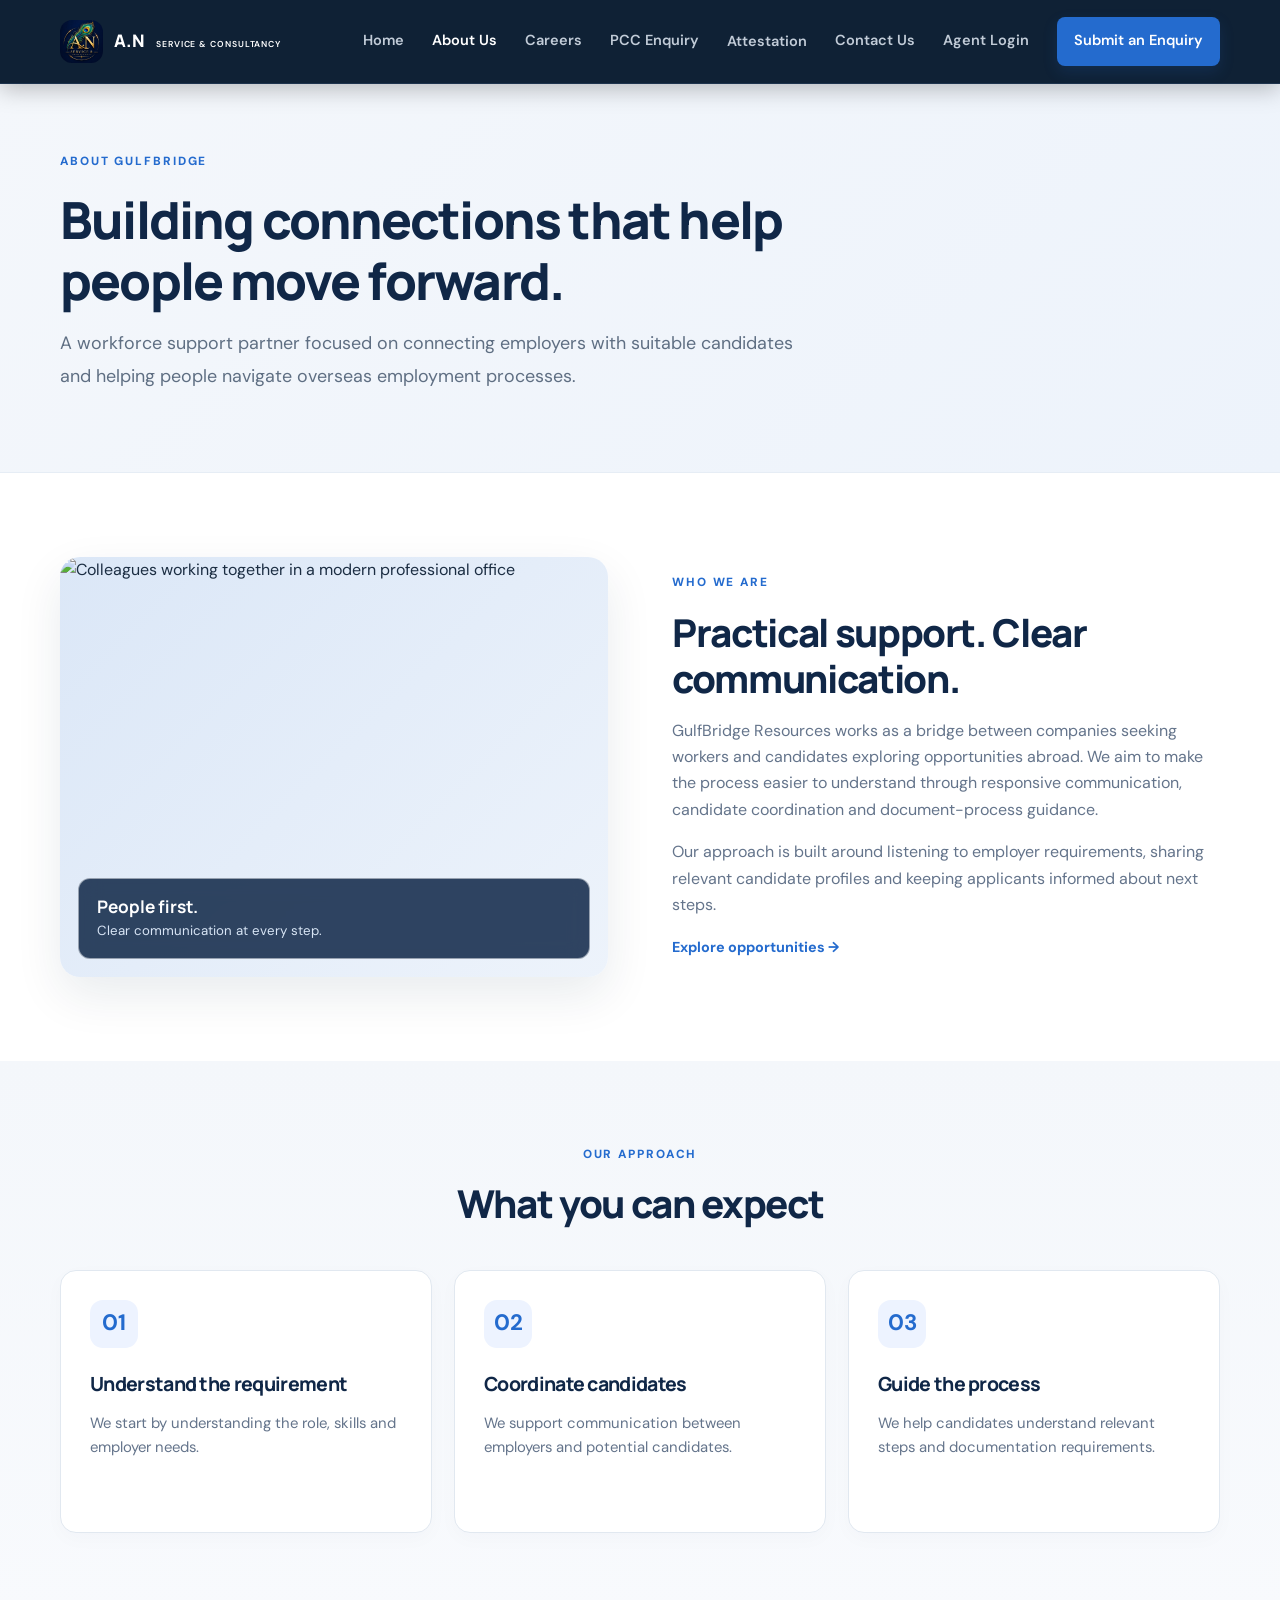
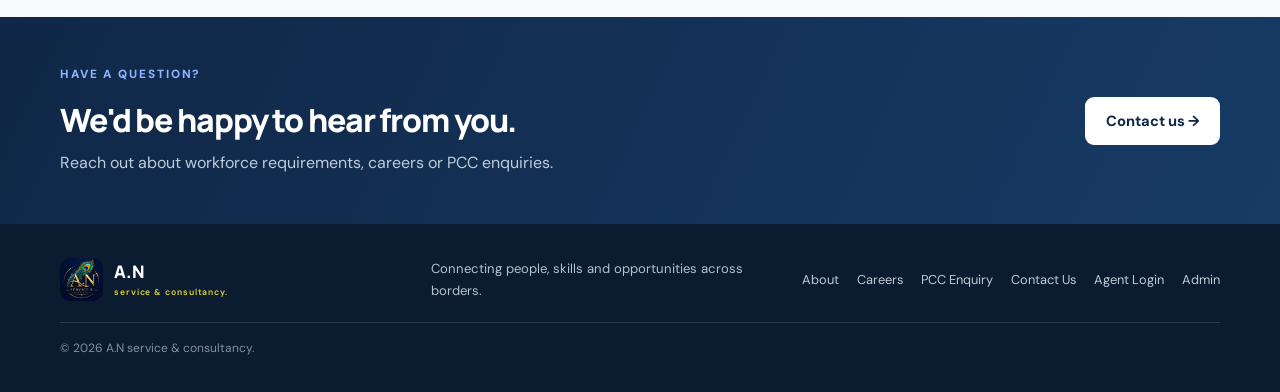
==== about.html @ 11114bfd "first commit for demo model" ====
<!DOCTYPE html>
<html lang="en">

<head>
    <meta charset="UTF-8">
    <meta name="viewport" content="width=device-width, initial-scale=1">
    <title>About Us | GulfBridge Resources</title>
    <link rel="stylesheet" href="css/style.css">
    <script src="js/script.js" defer></script>
</head>

<body>
    <header class="site-header">
        <div class="container nav-wrap">
      <a class="brand" href="index.html">
        <img class="brand-mark" src="css/logo.png" alt="A.N Resources logo">
         <span>A.N</span><span class="brand-sub">SERVICE &amp; CONSULTANCY</span>
      </a>
            <button class="menu-toggle" aria-label="Toggle navigation"
                aria-expanded="false">☰</button>
            <nav class="nav"><a href="index.html">Home</a><a class="active" href="about.html">About Us</a><a
                    href="careers.html">Careers</a><a href="pcc.html">PCC Enquiry</a><div class="nav-mega-wrap"><button class="nav-mega-trigger" type="button" aria-expanded="false">Attestation</button><div class="nav-mega" hidden><div class="mega-feature"><p class="eyebrow">ATTESTATION</p><h3>Certificate attestation</h3><p>Find the right route for your certificate, destination country and document type.</p><a class="mega-cta" href="contact-us.html">Start my enquiry →</a></div><div class="mega-column"><h4>BY OFFICE</h4><a href="contact-us.html">HRD attestation<small>Educational certificates</small></a><a href="contact-us.html">Home attestation<small>Personal documents</small></a><a href="contact-us.html">SDM and notary<small>The other state route</small></a><a href="contact-us.html">MEA attestation<small>After the state step</small></a><a href="contact-us.html">Apostille<small>Apostille Convention countries</small></a><a href="contact-us.html">MOFA attestation<small>The last stamp, in the country</small></a><a href="contact-us.html">Equivalency and Saudi QVP<small>UAE, Oman, Saudi Arabia</small></a></div><div class="mega-column mega-countries"><h4>BY COUNTRY</h4><div class="mega-country-grid"><a href="contact-us.html">🇦🇪 UAE</a><a href="contact-us.html">🇴🇲 Oman</a><a href="contact-us.html">🇶🇦 Qatar</a><a href="contact-us.html">🇲🇾 Malaysia</a><a href="contact-us.html">🇰🇼 Kuwait</a><a href="contact-us.html">🇪🇬 Egypt</a><a href="contact-us.html">🇧🇭 Bahrain</a><a href="contact-us.html">🇱🇾 Libya</a><a href="contact-us.html">🇸🇦 Saudi Arabia</a><a href="contact-us.html">🇨🇳 China</a></div></div><div class="mega-column"><h4>BY DOCUMENT</h4><a href="contact-us.html">Marriage certificate<small>Spouse and family visas</small></a><a href="contact-us.html">Birth certificate<small>Child’s visa or school</small></a><a href="contact-us.html">Experience certificate<small>Jobs abroad, healthcare too</small></a><a href="contact-us.html">Commercial documents<small>Chamber of Commerce first</small></a><h4 class="mega-subhead">EVERY OTHER COUNTRY</h4><a href="contact-us.html">Find the route for your country</a><h4 class="mega-subhead">TRANSLATION</h4><a href="contact-us.html">Certified translation</a><a href="contact-us.html">Arabic translation</a><a href="contact-us.html">Malayalam translation</a></div></div></div><a href="contact-us.html">Contact
                    Us</a><a href="agent-login.html">Agent Login</a><a class="nav-cta" href="pcc.html">Submit an
                    Enquiry</a></nav>
        </div>
    </header>
    <main>
        <section class="page-hero">
            <div class="container">
                <p class="eyebrow">ABOUT GULFBRIDGE</p>
                <h1>Building connections that help people move forward.</h1>
                <p class="lead">A workforce support partner focused on connecting employers with suitable candidates and
                    helping people navigate overseas employment processes.</p>
            </div>
        </section>
        <section class="section">
            <div class="container about-intro">
                <div class="about-photo-wrap"><img class="about-photo"
                        src="https://images.unsplash.com/photo-1521737711867-e3b97375f902?auto=format&fit=crop&w=1200&q=85"
                        alt="Colleagues working together in a modern professional office" loading="lazy">
                    <div class="photo-caption"><strong>People first.</strong><span>Clear communication at every
                            step.</span></div>
                </div>
                <div class="about-copy">
                    <p class="eyebrow">WHO WE ARE</p>
                    <h2>Practical support. Clear communication.</h2>
                    <p>GulfBridge Resources works as a bridge between companies seeking workers and candidates exploring
                        opportunities abroad. We aim to make the process easier to understand through responsive
                        communication, candidate coordination and document-process guidance.</p>
                    <p>Our approach is built around listening to employer requirements, sharing relevant candidate
                        profiles and keeping applicants informed about next steps.</p><a href="careers.html"
                        class="text-link">Explore opportunities →</a>
                </div>
            </div>
        </section>
        <section class="section soft-bg">
            <div class="container">
                <div class="section-heading">
                    <p class="eyebrow">OUR APPROACH</p>
                    <h2>What you can expect</h2>
                </div>
                <div class="feature-grid">
                    <article class="feature-card">
                        <div class="feature-icon">01</div>
                        <h3>Understand the requirement</h3>
                        <p>We start by understanding the role, skills and employer needs.</p>
                    </article>
                    <article class="feature-card">
                        <div class="feature-icon">02</div>
                        <h3>Coordinate candidates</h3>
                        <p>We support communication between employers and potential candidates.</p>
                    </article>
                    <article class="feature-card">
                        <div class="feature-icon">03</div>
                        <h3>Guide the process</h3>
                        <p>We help candidates understand relevant steps and documentation requirements.</p>
                    </article>
                </div>
            </div>
        </section>
        <section class="cta-band">
            <div class="container cta-content">
                <div>
                    <p class="eyebrow">HAVE A QUESTION?</p>
                    <h2>We'd be happy to hear from you.</h2>
                    <p>Reach out about workforce requirements, careers or PCC enquiries.</p>
                </div><a class="btn btn-light" href="pcc.html">Contact us →</a>
            </div>
        </section>
    </main>
    <footer class="footer">
        <div class="container footer-grid">
           <a class="brand footer-brand" href="index.html">
        <img class="brand-mark" src="css/logo.png" alt="A.N Resources logo">
        <span>A.N<span class="brand-sub">service &amp; consultancy.</span></span>
      </a>
            <p>Connecting people, skills and opportunities across borders.</p>
            <div class="footer-links"><a href="about.html">About</a><a href="careers.html">Careers</a><a
                    href="pcc.html">PCC Enquiry</a><a href="contact-us.html">Contact Us</a><a
                    href="agent-login.html">Agent Login</a><a href="admin-login.html">Admin</a></div><small>© <span
                    class="year"></span> A.N service &amp; consultancy.</small>
        </div>
    </footer>
</body>

</html>
---- css/style.css ----
@import url('https://fonts.googleapis.com/css2?family=DM+Sans:wght@400;500;600;700&family=Manrope:wght@400;500;600;700;800&display=swap');
    :root{--navy:#142b45;--blue:#2463eb;--blue-dark:#1749b6;--teal:#1d9c91;--ink:#182b40;--muted:#64748b;--line:#e2e8f0;--soft:#f5f8fc;--white:#fff;--shadow:0 18px 50px rgba(20,43,69,.08)}
    *{box-sizing:border-box}html{scroll-behavior:smooth}body{margin:0;font-family:'DM Sans',sans-serif;color:var(--ink);line-height:1.65;background:#fff}h1,h2,h3{font-family:Manrope,sans-serif;line-height:1.2;letter-spacing:-.035em;color:var(--navy);margin:0 0 16px}h1{font-size:clamp(2.5rem,5vw,4.25rem);font-weight:800}h2{font-size:clamp(1.8rem,3vw,2.65rem);font-weight:800}h3{font-size:1.22rem;font-weight:750}p{margin:0 0 16px}.container{width:min(1160px,calc(100% - 48px));margin:0 auto}.site-header{height:84px;border-bottom:1px solid #edf1f6;background:rgba(255,255,255,.96);position:sticky;top:0;z-index:20;backdrop-filter:blur(12px)}.nav-wrap{height:100%;display:flex;align-items:center;justify-content:space-between;gap:28px}.brand{display:flex;align-items:center;gap:11px;text-decoration:none;color:var(--navy);font-family:Manrope,sans-serif;font-size:1.08rem;font-weight:800;line-height:1.2;white-space:nowrap}.brand-mark{display:grid;place-items:center;width:43px;height:43px;background:var(--navy);color:#fff;border-radius:12px;font-size:.95rem;letter-spacing:-.05em}.brand-sub{display:block;font:600 .54rem 'DM Sans',sans-serif;letter-spacing:.105em;color:#ded52a;margin-top:4px}.nav{display:flex;align-items:center;gap:28px}.nav a,.back-link{font-size:.91rem;text-decoration:none;color:#526277;font-weight:600;transition:.2s}.nav a:hover,.nav a.active,.back-link:hover{color:var(--blue)}.nav .nav-cta{background:var(--blue);color:#fff;padding:12px 17px;border-radius:8px}.nav .nav-cta:hover{background:var(--blue-dark);color:#fff}.menu-toggle{display:none;border:0;background:transparent;font-size:1.6rem;color:var(--navy)}.hero{padding:78px 0 84px;background:radial-gradient(ellipse at 90% 15%,#e9f1ff 0,transparent 33%),linear-gradient(180deg,#fbfdff,#fff)}.hero-grid{display:grid;grid-template-columns:1.05fr .95fr;align-items:center;gap:65px}.eyebrow{color:var(--blue);font-size:.74rem;letter-spacing:.16em;font-weight:800;margin:0 0 17px}.hero h1 span{color:var(--blue)}.lead{font-size:1.12rem;line-height:1.8;color:#627286;max-width:610px}.hero-actions{display:flex;gap:12px;flex-wrap:wrap;margin:29px 0 35px}.btn{display:inline-flex;align-items:center;justify-content:center;gap:14px;padding:13px 20px;border:1px solid transparent;border-radius:8px;font:700 .92rem 'DM Sans',sans-serif;text-decoration:none;cursor:pointer;transition:transform .2s,background .2s}.btn:hover{transform:translateY(-2px)}.btn-primary{background:var(--blue);color:#fff;box-shadow:0 7px 16px #2463eb2b}.btn-primary:hover{background:var(--blue-dark)}.btn-outline{background:#fff;border-color:#d5dfeb;color:var(--navy)}.btn-outline:hover{border-color:var(--blue);color:var(--blue)}.btn-light{background:#fff;color:var(--navy)}.btn-small{padding:10px 13px;font-size:.83rem;white-space:nowrap}.btn-full{width:100%;margin-top:8px}.trust-row{display:flex;gap:28px;border-top:1px solid var(--line);padding-top:22px}.trust-row div{display:flex;flex-direction:column}.trust-row strong{font-size:.9rem;color:var(--navy)}.trust-row small{font-size:.78rem;color:#8794a5}.hero-art{position:relative;min-height:420px;display:grid;place-items:center;background:linear-gradient(135deg,#e9f0fb,#f5f8ff);border-radius:28px;overflow:hidden}.hero-art:before,.hero-art:after{content:"";position:absolute;border:1px solid #d2dff1;border-radius:50%;width:420px;height:420px}.hero-art:after{width:310px;height:310px}.card-main{position:relative;z-index:1;background:#fff;border:1px solid #ffffffb8;border-radius:18px;box-shadow:0 25px 70px #193c681a;width:min(330px,80%);padding:29px}.art-icon{display:grid;place-items:center;width:43px;height:43px;background:#e9f0ff;color:var(--blue);border-radius:12px;font-size:1.5rem;margin-bottom:27px}.card-main h2{font-size:1.65rem}.card-main p:not(.eyebrow){color:var(--muted);font-size:.9rem}.art-line{height:1px;background:var(--line);margin:22px 0}.art-stats{display:grid;grid-template-columns:repeat(3,1fr);gap:10px}.art-stats div{display:flex;flex-direction:column}.art-stats strong{font-size:1.05rem;color:var(--blue)}.art-stats small{font-size:.66rem;color:var(--muted);line-height:1.35}.floating-tag{position:absolute;z-index:2;bottom:38px;right:12px;background:#fff;padding:12px 16px;border-radius:10px;box-shadow:var(--shadow);font-size:.78rem;font-weight:700}.dot{display:inline-block;width:8px;height:8px;background:var(--teal);border-radius:50%;margin-right:7px}.section{padding:84px 0}.section-heading{text-align:center;max-width:660px;margin:0 auto 42px}.section-heading>p:last-child{color:var(--muted)}.feature-grid{display:grid;grid-template-columns:repeat(3,1fr);gap:22px}.feature-card{padding:29px;border:1px solid var(--line);border-radius:15px;background:#fff;transition:.25s}.feature-card:hover{transform:translateY(-4px);box-shadow:var(--shadow);border-color:#c9d8f2}.feature-icon{display:grid;place-items:center;width:48px;height:48px;border-radius:13px;background:#edf3ff;color:var(--blue);font-size:1.4rem;font-weight:700;margin-bottom:24px}.feature-card p{font-size:.93rem;color:var(--muted);min-height:76px}.text-link{color:var(--blue);font-size:.9rem;text-decoration:none;font-weight:700}.text-link:hover{text-decoration:underline}.cta-band{background:var(--navy);padding:48px 0;color:#fff}.cta-content{display:flex;align-items:center;justify-content:space-between;gap:30px}.cta-band h2{color:#fff;font-size:2rem;margin-bottom:10px}.cta-band p:not(.eyebrow){color:#c0ccda;margin-bottom:0}.cta-band .eyebrow{color:#8eb5ff}.footer{background:#0f2135;color:#b5c1ce;padding:34px 0}.footer-grid{display:grid;grid-template-columns:1fr 1fr auto;gap:20px;align-items:center}.footer-brand{color:#fff}.footer-brand .brand-sub{color:#ded52a}.footer-grid>p{font-size:.82rem;margin:0}.footer-links{display:flex;gap:18px}.footer-links a{font-size:.8rem;text-decoration:none;color:#c1cbd7}.footer-links a:hover{color:#fff}.footer-grid>small{grid-column:1/-1;border-top:1px solid #293b4e;padding-top:16px;font-size:.75rem;color:#8191a4}.page-hero{padding:68px 0 64px;background:linear-gradient(120deg,#f4f8ff,#fbfdff);border-bottom:1px solid #edf2f8}.page-hero h1{font-size:clamp(2.4rem,4vw,3.5rem);max-width:850px}.page-hero .lead{max-width:760px}.split-section{display:grid;grid-template-columns:.8fr 1.2fr;gap:80px;align-items:start}.split-section>div:last-child{color:var(--muted);font-size:1.03rem}.soft-bg{background:var(--soft)}.jobs-heading{display:flex;align-items:end;justify-content:space-between;gap:20px;margin-bottom:25px}.jobs-heading h2{margin-bottom:0}.muted{color:var(--muted)}.jobs-list{display:grid;gap:16px}.job-card{display:grid;grid-template-columns:58px 1fr auto;gap:22px;align-items:center;border:1px solid var(--line);border-radius:14px;padding:23px 25px}.job-symbol{display:grid;place-items:center;width:52px;height:52px;background:#edf3ff;border-radius:13px;color:var(--blue);font-size:1.4rem}.job-type{font-size:.69rem;font-weight:800;letter-spacing:.12em;color:var(--blue)}.job-info h3{margin:5px 0 8px}.job-info p{font-size:.9rem;color:var(--muted);margin-bottom:11px}.job-meta{display:flex;gap:18px;flex-wrap:wrap;font-size:.78rem;color:#77869a}.notice{background:#fff9e9;border:1px solid #f4e3b6;color:#79622b;border-radius:9px;padding:14px 17px;font-size:.85rem;margin-top:24px}.form-layout{display:grid;grid-template-columns:.72fr 1.28fr;gap:42px;align-items:start}.form-aside{padding:14px 8px 0 0}.form-aside h2{font-size:2rem}.form-aside>p:not(.eyebrow){color:var(--muted)}.aside-note{display:flex;gap:12px;background:#eef5ff;border-radius:10px;padding:15px;margin:27px 0}.aside-note>span{display:grid;place-items:center;flex:0 0 24px;height:24px;border-radius:50%;background:#d8e7ff;color:var(--blue);font-weight:800}.aside-note p{font-size:.82rem;color:#506a8a;margin:0}.aside-contact{display:flex;flex-direction:column;gap:5px;border-top:1px solid var(--line);padding-top:24px}.aside-contact small{font-size:.72rem;color:#8996a7}.aside-contact strong{color:var(--navy)}.aside-contact a{color:var(--blue);text-decoration:none;font-weight:700}.pcc-form,.login-card{background:#fff;border:1px solid var(--line);border-radius:16px;padding:30px;box-shadow:var(--shadow)}.form-title{padding-bottom:22px;border-bottom:1px solid var(--line);margin-bottom:24px}.form-title h2{font-size:1.65rem;margin-bottom:8px}.form-title p{color:var(--muted);margin:0;font-size:.9rem}.form-grid{display:grid;grid-template-columns:1fr 1fr;gap:21px 18px}.field{display:flex;flex-direction:column;gap:8px}.field.full{grid-column:1/-1}.field label{font-size:.84rem;font-weight:700;color:#30445c}.field input:not([type=radio]):not([type=checkbox]),.field select,.table-toolbar input{width:100%;padding:12px 13px;border:1px solid #dbe3ed;border-radius:8px;background:#fff;font:400 .9rem 'DM Sans',sans-serif;color:var(--ink);outline:none}.field input:focus,.field select:focus,.table-toolbar input:focus{border-color:var(--blue);box-shadow:0 0 0 3px #2463eb18}.field input::placeholder{color:#a2adbb}.radio-row{display:flex;gap:22px;padding:7px 0}.radio-label{display:flex;align-items:center;gap:8px;font-weight:500!important}.radio-label input,.check-label input{accent-color:var(--blue);width:16px;height:16px}.check-label{display:flex;align-items:flex-start;gap:10px;font-weight:500!important;line-height:1.5}.check-label input{flex:0 0 auto;margin-top:3px}.form-footer{border-top:1px solid var(--line);margin-top:26px;padding-top:22px;display:flex;align-items:center;justify-content:space-between;gap:20px}.form-footer p{font-size:.76rem;color:var(--muted);max-width:300px;margin:0}.form-message{margin-top:15px;font-size:.88rem;font-weight:700}.form-message.success{color:#147d61}.form-message.error{color:#b42318}.admin-page{background:#f6f8fc;min-height:100vh}.login-wrap{min-height:calc(100vh - 170px);display:grid;place-items:center;padding:48px 24px}.login-card{width:min(440px,100%);padding:35px}.login-icon{display:grid;place-items:center;width:50px;height:50px;background:#eaf1ff;color:var(--blue);border-radius:14px;font-size:1.5rem;margin-bottom:23px}.login-card h1{font-size:2rem;margin-bottom:8px}.login-card>.muted{font-size:.9rem;margin-bottom:25px}.login-card .field{margin-bottom:18px}.demo-credentials{margin-top:22px;padding:14px;background:#f5f8fc;border-radius:8px;font-size:.82rem;color:#53647a}.demo-credentials p{font-size:.75rem;margin:8px 0 0}.login-error{color:#b42318;font-size:.85rem}.dashboard-actions{display:flex;align-items:center;gap:20px}.dashboard-title{display:flex;justify-content:space-between;align-items:center;gap:20px;margin-bottom:28px}.dashboard-title h1{font-size:2.4rem;margin-bottom:8px}.dashboard-title p{margin-bottom:0}.stats-grid{display:grid;grid-template-columns:repeat(3,1fr);gap:17px;margin-bottom:25px}.stat-card{padding:22px;background:#fff;border:1px solid var(--line);border-radius:12px;display:flex;flex-direction:column;gap:7px}.stat-card span{font-size:.83rem;color:var(--muted)}.stat-card strong{font:800 2rem Manrope,sans-serif;color:var(--navy)}.table-card{background:#fff;border:1px solid var(--line);border-radius:13px;overflow:hidden}.table-toolbar{display:flex;justify-content:space-between;align-items:center;gap:20px;padding:20px 22px;border-bottom:1px solid var(--line)}.table-toolbar h2{font-size:1.2rem;margin:0}.table-toolbar input{max-width:310px}.table-scroll{overflow-x:auto}table{width:100%;border-collapse:collapse;white-space:nowrap}th,td{text-align:left;padding:14px 16px;border-bottom:1px solid #edf1f6;font-size:.8rem}th{background:#f8fafc;color:#63748a;font-size:.72rem;text-transform:uppercase;letter-spacing:.05em}td{color:#41536a}td strong{display:block;color:var(--navy)}td small{color:#8794a5}.status-pill{display:inline-block;border-radius:30px;padding:4px 9px;font-size:.72rem;font-weight:700;background:#eef8f4;color:#16805f}.status-pill.yes{background:#fff2e8;color:#a44c13}.empty-state{text-align:center;padding:45px 20px}.empty-state>div{font-size:2rem;color:#91a1b5}.empty-state h3{margin:8px 0}.empty-state p{font-size:.86rem;color:var(--muted)}.modal-backdrop{position:fixed;inset:0;z-index:50;background:#10253c80;display:grid;place-items:center;padding:20px}.modal-backdrop[hidden]{display:none}.detail-modal{width:min(600px,100%);max-height:85vh;overflow:auto;background:#fff;border-radius:15px;padding:25px;box-shadow:var(--shadow)}.modal-heading{display:flex;justify-content:space-between;align-items:center;border-bottom:1px solid var(--line);padding-bottom:17px}.modal-heading h2{font-size:1.35rem;margin:0}.icon-button{border:0;background:#f0f4f9;border-radius:8px;width:34px;height:34px;font-size:1.5rem;cursor:pointer}.detail-grid{display:grid;grid-template-columns:1fr 1fr;gap:16px;padding-top:20px}.detail-item small{display:block;color:#8491a3;font-size:.72rem;margin-bottom:4px}.detail-item strong{font-size:.9rem;overflow-wrap:anywhere}.empty-hidden{display:none}.admin-page .footer{padding:22px 0}.admin-page .footer-grid{display:block}.admin-page .footer-grid small{border:0;padding:0}.dashboard-page{background:#f6f8fc}.dashboard-page .section{padding:42px 0}.dashboard-page .notice{margin-bottom:0}.dashboard-page .footer-grid{display:block}.dashboard-page .footer-grid small{border:0;padding:0}
    @media(max-width:900px){.nav{gap:16px}.nav a{font-size:.83rem}.hero-grid{gap:30px}.trust-row{gap:16px}.form-layout{gap:25px}.footer-grid{grid-template-columns:1fr 1fr}.footer-links{grid-column:1/-1}.split-section{gap:35px}}
    @media(max-width:700px){.container{width:min(100% - 32px,560px)}.site-header{height:72px}.brand{font-size:.98rem}.brand-mark{width:39px;height:39px}.menu-toggle{display:block}.nav{display:none;position:absolute;top:71px;left:0;right:0;background:#fff;padding:16px 24px 22px;border-bottom:1px solid var(--line);box-shadow:0 12px 18px #142b4510;flex-direction:column;align-items:stretch;gap:0}.nav.open{display:flex}.nav a{padding:12px 4px}.nav .nav-cta{text-align:center;margin-top:8px}.hero{padding:52px 0}.hero-grid{grid-template-columns:1fr}.hero-art{min-height:380px}.hero h1{font-size:2.65rem}.trust-row{justify-content:space-between;gap:10px}.trust-row strong{font-size:.78rem}.trust-row small{font-size:.68rem}.section{padding:58px 0}.feature-grid{grid-template-columns:1fr}.feature-card p{min-height:0}.cta-content{align-items:flex-start;flex-direction:column}.cta-band h2{font-size:1.7rem}.footer-grid{grid-template-columns:1fr;gap:15px}.footer-links{grid-column:auto;flex-wrap:wrap}.footer-grid>small{grid-column:auto}.page-hero{padding:48px 0}.page-hero h1{font-size:2.45rem}.split-section{grid-template-columns:1fr;gap:12px}.jobs-heading{align-items:flex-start;flex-direction:column}.job-card{grid-template-columns:46px 1fr;gap:15px;padding:18px}.job-symbol{width:44px;height:44px}.job-card>.btn{grid-column:2;justify-self:start}.job-meta{gap:7px;flex-direction:column}.form-layout{grid-template-columns:1fr}.form-aside{padding:0}.pcc-form{padding:22px}.form-grid{grid-template-columns:1fr}.field.full{grid-column:auto}.form-footer{align-items:stretch;flex-direction:column}.form-footer .btn{width:100%}.dashboard-title{align-items:flex-start;flex-direction:column}.dashboard-title h1{font-size:2rem}.stats-grid{grid-template-columns:1fr}.table-toolbar{align-items:stretch;flex-direction:column}.table-toolbar input{max-width:none}.dashboard-actions{gap:10px}.detail-grid{grid-template-columns:1fr 1fr}}

    /* GulfBridge visual refresh: premium global recruitment theme */
    :root{--navy:#102747;--blue:#246bce;--blue-dark:#1855a8;--teal:#1b9a8b;--ink:#1b2d42;--muted:#64748b;--line:#e1e8f0;--soft:#f4f7fb;--shadow:0 18px 48px rgba(16,39,71,.09)}
    body{background:#fff;color:var(--ink)}
    .site-header{background:rgba(255,255,255,.97);box-shadow:0 5px 22px rgba(16,39,71,.035)}
    .brand-mark{background:linear-gradient(145deg,#102747,#1b4779);border-radius:11px;box-shadow:0 5px 12px rgba(16,39,71,.14)}
    .nav .nav-cta{box-shadow:0 6px 15px rgba(36,107,206,.16)}
    .btn{border-radius:9px}
    .btn-primary{background:var(--blue);box-shadow:0 8px 18px rgba(36,107,206,.24)}
    .btn-primary:hover{background:var(--blue-dark)}
    /* Home hero: photo only on the homepage, with a readable navy overlay */
    .hero-photo{position:relative;isolation:isolate;overflow:hidden;min-height:590px;display:flex;align-items:center;padding:82px 0 76px;background:#102747 url('https://images.unsplash.com/photo-1512453979798-5ea266f8880c?auto=format&fit=crop&w=2200&q=88') center 46%/cover no-repeat}
    .hero-photo:before{content:"";position:absolute;inset:0;z-index:-1;background:linear-gradient(90deg,rgba(8,25,48,.92) 0%,rgba(11,34,63,.82) 48%,rgba(13,42,76,.36) 100%)}
    .hero-photo-content{position:relative;z-index:1;max-width:1160px;color:#fff}
    .hero-photo .eyebrow{color:#b9d5ff;letter-spacing:.18em}
    .hero-photo h1{color:#fff;max-width:800px;font-size:clamp(2.8rem,5.3vw,4.6rem);line-height:1.08;letter-spacing:-.045em;margin-bottom:24px}
    .hero-photo h1 span{color:#a9ccff}
    .hero-photo .lead{color:#e2eaf5;max-width:670px;font-size:1.12rem}
    .hero-photo .hero-actions{margin:30px 0 38px}
    .btn-glass{background:rgba(255,255,255,.08);border-color:rgba(255,255,255,.55);color:#fff;backdrop-filter:blur(8px)}
    .btn-glass:hover{background:rgba(255,255,255,.16);color:#fff;border-color:#fff}
    .hero-proof{display:flex;gap:28px;flex-wrap:wrap;padding-top:22px;border-top:1px solid rgba(255,255,255,.23);max-width:750px}
    .hero-proof span{display:flex;align-items:center;gap:9px;color:#e2eaf5;font-size:.85rem;font-weight:600}
    .hero-proof b{display:grid;place-items:center;width:30px;height:30px;border-radius:9px;background:rgba(255,255,255,.13);color:#c6dcff;font-size:.75rem}
    /* Internal page banners remain calm and high contrast */
    .page-hero{background:linear-gradient(135deg,#f4f7fb 0%,#edf3fb 100%);border-bottom:1px solid #e6edf5}
    /* .page-hero:after{content:"";display:block;width:64px;height:4px;margin:25px auto 0 0;border-radius:99px} */
    .page-hero .lead{color:#5f6f83}
    /* About page image-led section */
    .about-intro{display:grid;grid-template-columns:1fr 1fr;align-items:center;gap:64px}
    .about-photo-wrap{position:relative;min-height:380px;border-radius:20px;overflow:hidden;background:linear-gradient(135deg,#dbe7f7,#edf3fb);box-shadow:var(--shadow)}
    .about-photo{display:block;width:100%;height:420px;object-fit:cover}
    .photo-caption{position:absolute;left:18px;right:18px;bottom:18px;display:flex;flex-direction:column;gap:2px;padding:16px 18px;border:1px solid rgba(255,255,255,.5);border-radius:12px;background:rgba(16,39,71,.86);color:#fff;backdrop-filter:blur(10px)}
    .photo-caption strong{font:700 1.08rem Manrope,sans-serif}.photo-caption span{font-size:.83rem;color:#d8e5f5}
    .about-copy>p:not(.eyebrow){color:var(--muted)}
    .about-copy h2{max-width:480px}
    /* Soft section rhythm and crisp white cards */
    .soft-bg{background:linear-gradient(180deg,#f4f7fb,#f8fafd)}
    .feature-card{border-radius:16px;box-shadow:0 6px 20px rgba(16,39,71,.025)}
    .feature-card:hover{box-shadow:0 18px 38px rgba(16,39,71,.09)}
    .cta-band{background:linear-gradient(115deg,#102747,#173b65)}
    .footer{background:#0b1c30}
    /* Careers contact panel: preserve the original 3-column job-card alignment */
    .job-card{grid-template-columns:58px minmax(0,1fr) auto;align-items:center;background:#fff;box-shadow:0 5px 18px rgba(16,39,71,.025);transition:border-color .2s,box-shadow .2s}
    .job-card:hover{border-color:#cad8e8;box-shadow:0 10px 25px rgba(16,39,71,.055)}
    .job-info{min-width:0}
    .contact-toggle{cursor:pointer;align-self:center;font:700 .83rem 'DM Sans',sans-serif}
    .job-contact-panel{grid-column:1/-1;width:100%;min-width:0;margin:0;padding:19px 21px;background:#f4f7fb;border:1px solid #dce6f2;border-radius:12px;box-sizing:border-box;animation:contactReveal .22s ease}
    .job-contact-panel[hidden]{display:none}
    .job-contact-panel h4{margin:0 0 10px;color:var(--navy);font:750 1rem Manrope,sans-serif}
    .job-contact-panel p{margin:7px 0;font-size:.88rem;color:#4f6075;overflow-wrap:anywhere}
    .job-contact-panel a{color:var(--blue);font-weight:600;text-decoration:none}
    .job-contact-panel a:hover{text-decoration:underline}
    @keyframes contactReveal{from{opacity:0;transform:translateY(-4px)}to{opacity:1;transform:translateY(0)}}
    /* PCC: keep the form quiet, readable and privacy-focused */
    .pcc-section{background:#f6f8fc}
    .pcc-form{box-shadow:0 16px 45px rgba(16,39,71,.07);border-radius:18px}
    .form-aside{position:relative}
    .aside-note{border:1px solid #dbe8f8;background:#eef5ff}
    .field input:not([type=radio]):not([type=checkbox]),.field select{min-height:46px}
    /* Admin and dashboard retain the same polished light surfaces */
    .login-card,.dashboard-page .stat-card,.dashboard-page .table-wrap{border-radius:16px;box-shadow:0 10px 32px rgba(16,39,71,.05)}
    :focus-visible{outline:3px solid rgba(36,107,206,.38);outline-offset:3px}
    @media(max-width:900px){.about-intro{gap:32px}.hero-photo{min-height:550px}.hero-proof{gap:14px}}
    @media(max-width:700px){.hero-photo{min-height:auto;padding:62px 0 56px;background-position:58% center}.hero-photo:before{background:linear-gradient(90deg,rgba(8,25,48,.92),rgba(11,34,63,.75))}.hero-photo h1{font-size:2.65rem}.hero-proof{display:grid;grid-template-columns:1fr;gap:10px}.about-intro{grid-template-columns:1fr;gap:30px}.about-photo-wrap{min-height:290px}.about-photo{height:310px}.job-card{grid-template-columns:46px minmax(0,1fr);gap:14px;padding:18px}.job-card>.contact-toggle{grid-column:2;justify-self:start;align-self:start}.job-contact-panel{grid-column:1/-1;padding:16px}.page-hero:after{margin-top:20px}}
    @media(prefers-reduced-motion:reduce){html{scroll-behavior:auto}*,*::before,*::after{animation-duration:.01ms!important;transition-duration:.01ms!important}}
    /*Admin login page*/
    .admin-login{background:#102747 url('https://images.unsplash.com/photo-1512453979798-5ea266f8880c?auto=format&fit=crop&w=2200&q=88') center 46%/cover no-repeat}

    /* Functional dashboard tabs: PCC and Agent enquiry views */
    .dashboard-tabs{display:flex;gap:8px;flex-wrap:wrap;margin:0 0 26px;padding:6px;background:#eaf0f8;border:1px solid #dce5f0;border-radius:12px;width:fit-content;max-width:100%}
    .dashboard-tab{appearance:none;border:1px solid transparent;border-radius:8px;background:transparent;color:#53647a;padding:11px 17px;font:700 .9rem 'DM Sans',sans-serif;cursor:pointer;transition:background .18s,color .18s,box-shadow .18s}
    .dashboard-tab:hover{background:#f8fbff;color:#17345b}
    .dashboard-tab.active{background:#fff;color:#102747;border-color:#dce5f0;box-shadow:0 3px 9px rgba(16,39,71,.08)}
    .dashboard-tab[aria-selected="true"]{font-weight:800}
    .dashboard-view[hidden]{display:none!important}
    .dashboard-view{min-width:0}
    .sub-dashboard-title{margin-top:4px}
    .referral-form{margin-top:18px}
    .referral-form .form-title{margin-bottom:22px}
    .referral-form .form-footer{margin-top:24px}
    @media(max-width:520px){.dashboard-tabs{width:100%}.dashboard-tab{flex:1;padding:10px 9px;font-size:.82rem}.detail-grid{grid-template-columns:1fr}}

    /* Admin job-profile manager */
    .admin-job-form{margin:0 0 28px}
    .admin-job-form textarea,.field textarea{width:100%;min-height:120px;padding:12px 13px;border:1px solid #dbe3ed;border-radius:8px;background:#fff;font:400 .9rem 'DM Sans',sans-serif;color:var(--ink);resize:vertical;outline:none}
    .admin-job-form textarea:focus,.field textarea:focus{border-color:var(--blue);box-shadow:0 0 0 3px #2463eb18}
    .benefits-checks{display:grid;grid-template-columns:repeat(3,minmax(0,1fr));gap:12px 16px;padding:13px 15px;border:1px solid var(--line);border-radius:10px;background:#fbfcfe}
    .benefits-checks .check-label{align-items:center;font-size:.84rem}
    .jobs-admin-list{margin-top:26px}
    .jobs-admin-list .empty-state.empty-hidden{display:none}
    .managed-jobs-list{display:grid;gap:16px;margin:0 0 18px}
    .managed-job-card{grid-template-columns:58px minmax(0,1fr);align-items:start}
    .managed-job-card .job-info p{margin-bottom:9px}
    .managed-job-card .job-info h3{margin-bottom:12px}
    .managed-job-salary{color:var(--navy)}
    .managed-job-card .job-meta{margin-top:12px;padding-top:10px;border-top:1px solid #edf1f6}
    @media(max-width:700px){.benefits-checks{grid-template-columns:1fr 1fr}.managed-job-card{grid-template-columns:44px minmax(0,1fr)}}
    @media(max-width:420px){.benefits-checks{grid-template-columns:1fr}}


    /* Careers page: responsive 3-column cards and right-side job details drawer */
    .jobs-list,.managed-jobs-list{display:grid;grid-template-columns:repeat(3,minmax(0,1fr));gap:22px;align-items:stretch}
    .job-card{display:flex;flex-direction:column;align-items:stretch;gap:15px;min-width:0;height:100%;padding:24px;background:#fff;border:1px solid var(--line);border-radius:16px;box-shadow:0 5px 18px rgba(16,39,71,.035);transition:transform .2s,border-color .2s,box-shadow .2s}
    .job-card:hover{transform:translateY(-3px);border-color:#c7d7ee;box-shadow:0 14px 30px rgba(16,39,71,.08)}
    .job-card .job-symbol{width:48px;height:48px;flex:0 0 auto}
    .job-card .job-info{width:100%;flex:1;min-width:0}
    .job-card .job-info h3{margin:7px 0 10px;font-size:1.16rem}
    .job-card .job-info p{font-size:.88rem;line-height:1.65}
    .job-card .job-meta{display:flex;gap:8px;flex-direction:column;margin-top:13px;padding-top:12px;border-top:1px solid #edf1f6;font-size:.78rem}
    .job-card .view-job-btn{width:100%;margin-top:auto}
    .job-card .job-contact-panel,.job-card .job-full-details{display:none!important}
    .managed-jobs-list:empty{display:none}
    .job-drawer-backdrop{position:fixed;inset:0;z-index:90;background:rgba(8,22,40,.5);opacity:0;transition:opacity .22s}
    .job-drawer-backdrop[hidden]{display:none}
    .job-drawer-backdrop.visible{opacity:1}
    .job-drawer{position:fixed;z-index:91;top:0;right:0;width:min(520px,100%);height:100dvh;background:#fff;box-shadow:-20px 0 55px rgba(9,25,45,.18);transform:translateX(105%);transition:transform .24s ease;display:flex;flex-direction:column;outline:none}
    .job-drawer.open{transform:translateX(0)}
    .job-drawer-header{display:flex;align-items:flex-start;justify-content:space-between;gap:18px;padding:27px 28px 20px;border-bottom:1px solid var(--line);background:#f8faff}
    .job-drawer-header .eyebrow{margin-bottom:8px}
    .job-drawer-header h2{font-size:1.55rem;margin:0;overflow-wrap:anywhere}
    .job-drawer-content{overflow:auto;padding:25px 28px 35px}
    .job-drawer-content .job-info{display:block!important}
    .job-drawer-content .job-info h3{display:none}
    .job-drawer-content .job-info p{font-size:.94rem;color:#526277;line-height:1.75}
    .job-drawer-content .job-meta{display:flex;flex-direction:column;gap:8px;margin:15px 0;padding:14px 0;border-top:1px solid var(--line);border-bottom:1px solid var(--line)}
    .job-drawer-extra{margin-top:20px;padding:18px;background:#f5f8fc;border:1px solid #e1e9f3;border-radius:12px}
    .job-drawer-extra p{margin:0 0 12px;font-size:.9rem;color:#526277;line-height:1.7}
    .job-drawer-extra p:last-child{margin-bottom:0}
    .job-drawer-contact{margin-top:22px;padding-top:20px;border-top:1px solid var(--line)}
    .job-drawer-contact h3{font-size:1.05rem;margin-bottom:12px}
    .job-drawer-contact p{font-size:.9rem;color:#526277;margin:8px 0;overflow-wrap:anywhere}
    .job-drawer-contact a{color:var(--blue);font-weight:650;text-decoration:none}
    .job-drawer-contact a:hover{text-decoration:underline}
    body.job-drawer-open{overflow:hidden}
    @media(max-width:980px){.jobs-list,.managed-jobs-list{grid-template-columns:repeat(2,minmax(0,1fr))}}
    @media(max-width:700px){.jobs-list,.managed-jobs-list{grid-template-columns:1fr;gap:16px}.job-card{padding:21px}.job-drawer-header{padding:22px 20px 17px}.job-drawer-content{padding:21px 20px 30px}}


    /* Careers search */
    .job-search{max-width:660px;margin:0 0 26px;background:#fff;border:1px solid var(--line);border-radius:14px;padding:20px 22px;box-shadow:0 5px 18px rgba(16,39,71,.035)}
    .job-search>label{display:block;font-weight:800;color:var(--navy);font-size:.9rem;margin-bottom:9px}
    .job-search-control{display:flex;align-items:center;gap:10px}
    .job-search-control>span{font-size:1.7rem;line-height:1;color:var(--blue)}
    .job-search-control input{flex:1;min-width:0;border:1px solid #dbe3ed;border-radius:8px;padding:13px 14px;font:400 .95rem 'DM Sans',sans-serif;outline:none}
    .job-search-control input:focus{border-color:var(--blue);box-shadow:0 0 0 3px #2463eb18}
    .job-search-hint{font-size:.78rem;color:var(--muted);margin:9px 0 0}
    .job-search-empty{background:#fff;border:1px dashed #cbd6e5;border-radius:12px;padding:24px;color:var(--muted);text-align:center;margin:0 0 20px}
    .job-card[hidden],.job-search-empty[hidden]{display:none!important}
    .field textarea{width:100%;min-height:140px;padding:12px 13px;border:1px solid #dbe3ed;border-radius:8px;background:#fff;font:400 .9rem 'DM Sans',sans-serif;color:var(--ink);resize:vertical;outline:none}
    .field textarea:focus{border-color:var(--blue);box-shadow:0 0 0 3px #2463eb18}
    @media(max-width:520px){.job-search{padding:17px}.job-search-control{flex-wrap:wrap}.job-search-control input{flex-basis:calc(100% - 38px)}.job-search-control .btn{margin-left:32px}}


    /* ===== Dark navbar to match footer ===== */
    .site-header {
    background: #0f2135;
    border-bottom: 1px solid #1d334d;
    box-shadow: 0 5px 22px rgba(0, 0, 0, .25);
    }

    .site-header .brand,
    .site-header .brand span {
    color: #fff;
    }

    .site-header .brand-sub {
    color: #ded52a;
    }

    .site-header .nav a {
    color: #c1cbd7;
    }

    .site-header .nav a:hover,
    .site-header .nav a.active {
    color: #fff;
    }

    .site-header .nav .nav-cta {
    background: var(--blue);
    color: #fff;
    }

    .site-header .nav .nav-cta:hover {
    background: var(--blue-dark);
    color: #fff;
    }

    .site-header .menu-toggle {
    color: #fff;
    }

    @media (max-width: 700px) {
    .site-header .nav {
        background: #0f2135;
        border-bottom: 1px solid #1d334d;
        box-shadow: 0 12px 18px rgba(0, 0, 0, .35);
    }

    .site-header .nav a {
        color: #c1cbd7;
        border-bottom: 1px solid #1d334d;
    }

    .site-header .nav a:last-child {
        border-bottom: 0;
    }

    .site-header .nav a:hover,
    .site-header .nav a.active {
        color: #fff;
    }
    }

    /* Keep admin / agent login pages on a light header */
    .admin-page .site-header {
    background: rgba(255, 255, 255, .97);
    border-bottom: 1px solid #edf1f6;
    box-shadow: 0 5px 22px rgba(16, 39, 71, .035);
    }

    .admin-page .site-header .brand,
    .admin-page .site-header .brand span {
    color: var(--navy);
    }

    .admin-page .site-header .nav a,
    .admin-page .site-header .back-link {
    color: #526277;
    }

    .admin-page .site-header .menu-toggle {
    color: var(--navy);
    }


    /* ===== Glassmorphism login pages (admin + agent) ===== */
    .admin-login {
    position: relative;
    }

    .admin-login::before {
    content: "";
    position: absolute;
    inset: 0;
    background: linear-gradient(135deg, rgba(8, 25, 48, .55) 0%, rgba(11, 34, 63, .45) 50%, rgba(13, 42, 76, .35) 100%);
    backdrop-filter: blur(2px) saturate(120%);
    -webkit-backdrop-filter: blur(2px) saturate(120%);
    pointer-events: none;
    }

    .admin-login .login-card {
    position: relative;
    z-index: 1;
    overflow: hidden;
    background: rgba(255, 255, 255, .18);
    border: 1px solid rgba(255, 255, 255, .35);
    box-shadow:
        0 24px 60px rgba(8, 22, 40, .35),
        inset 0 1px 0 rgba(255, 255, 255, .45);
    backdrop-filter: blur(22px) saturate(160%);
    -webkit-backdrop-filter: blur(22px) saturate(160%);
    color: #f4f8ff;
    }

    /* Logo watermark inside the card */
    .admin-login .login-card::before {
    content: "";
    position: absolute;
    inset: 0;
    background: url('logo.png') center center / 70% no-repeat;
    opacity: .18;
    filter: grayscale(1) brightness(2);
    pointer-events: none;
    z-index: 0;
    }

    .admin-login .login-card > * {
    position: relative;
    z-index: 1;
    }

    .admin-login .login-card h1,
    .admin-login .login-card .eyebrow {
    color: #ffffff;
    }

    .admin-login .login-card .eyebrow {
    color: #b9d5ff;
    }

    .admin-login .login-card .muted {
    color: rgba(230, 238, 250, .85);
    }

    .admin-login .login-card .login-icon {
    background: rgba(255, 255, 255, .22);
    color: #ffffff;
    border: 1px solid rgba(255, 255, 255, .35);
    backdrop-filter: blur(6px);
    }

    .admin-login .login-card .field label {
    color: #eaf1fb;
    }

    .admin-login .login-card .field input:not([type=radio]):not([type=checkbox]) {
    background: rgba(255, 255, 255, .14);
    border: 1px solid rgba(255, 255, 255, .35);
    color: #ffffff;
    }

    .admin-login .login-card .field input::placeholder {
    color: rgba(230, 238, 250, .6);
    }

    .admin-login .login-card .field input:focus {
    background: rgba(255, 255, 255, .22);
    border-color: rgba(255, 255, 255, .75);
    box-shadow: 0 0 0 3px rgba(169, 204, 255, .35);
    }

    .admin-login .login-card .demo-credentials {
    background: rgba(255, 255, 255, .12);
    border: 1px solid rgba(255, 255, 255, .25);
    color: #eaf1fb;
    backdrop-filter: blur(6px);
    }

    .admin-login .login-card .demo-credentials code {
    background: rgba(255, 255, 255, .2);
    color: #ffffff;
    padding: 1px 6px;
    border-radius: 4px;
    }

    .admin-login .login-card .login-error {
    color: #ffb4b4;
    }

    @supports not ((backdrop-filter: blur(1px)) or (-webkit-backdrop-filter: blur(1px))) {
    .admin-login .login-card { background: rgba(16, 39, 71, .88); }
    }


    /* ===== Brand logo image (navbar + footer) ===== */
    .brand-mark {
    background: transparent !important;
    box-shadow: none !important;
    border-radius: 12px;
    object-fit: contain;
    padding: 0;
    display: block;
    width: 43px;
    height: 43px;
    }

    @media (max-width: 700px) {
    .brand-mark {
        width: 39px;
        height: 39px;
    }
    }

    .footer-brand .brand-mark {
    border-radius: 10px;
    }
/* Image-led admin job cards and agent Careers page */
.managed-job-card{display:flex;flex-direction:column;align-items:stretch}
.managed-job-image{display:block;width:100%;height:180px;object-fit:cover;border-radius:11px;background:#f2f5f9}
.managed-job-card .job-info{flex:1}
.job-photo-preview{display:block;max-width:260px;max-height:180px;object-fit:contain;margin-top:12px;border:1px solid var(--line);border-radius:10px}
.admin-job-thumb{width:80px;height:54px;object-fit:cover;border-radius:6px}
.agent-dashboard-tabs{margin:22px 0 28px}
.agent-jobs-list{margin-top:16px}
.agent-dashboard-view[hidden]{display:none!important}
.job-detail-split{display:grid;grid-template-columns:minmax(0,1.05fr) minmax(0,1fr);gap:22px;align-items:start}
.job-detail-photo{display:block;width:100%;max-height:520px;object-fit:cover;border-radius:12px;background:#f2f5f9}
.job-detail-copy h3{font-size:1.2rem;margin:0 0 12px;color:var(--navy)}
.job-detail-copy p{font-size:.96rem;line-height:1.8;color:#526277;white-space:pre-wrap;overflow-wrap:anywhere}
@media(max-width:600px){.job-detail-split{grid-template-columns:1fr}.job-detail-photo{max-height:280px}}


/* Attestation mega menu */
.nav-mega-wrap{position:relative;display:flex;align-items:center}
.site-header .nav .nav-mega-trigger{display:inline-flex;align-items:center;gap:7px;padding:8px 0;border:0;background:transparent;color:#c1cbd7;font:600 .91rem 'DM Sans',sans-serif;cursor:pointer;white-space:nowrap}
.site-header .nav .nav-mega-trigger:hover,.site-header .nav .nav-mega-wrap.open .nav-mega-trigger{color:#fff}
.nav-mega{position:absolute;top:calc(100% + 27px);right:-260px;width:min(1060px,calc(100vw - 40px));display:grid;grid-template-columns:1.05fr 1fr 1fr 1fr;gap:26px;padding:26px;background:#fff;color:var(--ink);border:1px solid var(--line);border-radius:14px;box-shadow:0 22px 55px #07182b35;z-index:100}
.nav-mega[hidden]{display:none}
.nav-mega:before{content:"";position:absolute;top:-8px;left:48%;width:15px;height:15px;background:#fff;border-left:1px solid var(--line);border-top:1px solid var(--line);transform:rotate(45deg)}
.site-header .nav .nav-mega a{display:block;padding:7px 0;color:#26374b;text-decoration:none;font-size:.87rem;font-weight:650;line-height:1.35;border:0;white-space:normal}
.site-header .nav .nav-mega a:hover{color:var(--blue)}
.nav-mega{border-color:#dfe8f5}
.nav-mega h4{color:#526984}
.nav-mega .mega-country-grid a{padding:7px 8px;border-radius:7px;background:#f4f7fc;border:1px solid #edf2f9}
.nav-mega .mega-country-grid a:hover{background:#eaf1ff}
.nav-mega .mega-column>a{border-bottom:1px solid #f0f3f8}
.nav-mega .mega-column>a:last-child{border-bottom:0}
.nav-mega a small{display:block;color:#77869a;font-size:.78rem;font-weight:400;margin-top:3px}
.nav-mega .mega-feature{padding:17px;background:linear-gradient(145deg,#142b45,#1e4775);color:#fff;border-radius:12px;align-self:start;box-shadow:0 10px 24px rgba(20,43,69,.14)}
.nav-mega .mega-feature .eyebrow{margin-bottom:10px;color:#9fc2ff}
.nav-mega .mega-feature h3{font-size:1.2rem;margin-bottom:10px;color:#fff}
.nav-mega .mega-feature p:not(.eyebrow){font-size:.84rem;color:#d4e0f0}
.site-header .nav .nav-mega .mega-cta{margin-top:15px;padding:10px 12px;border-radius:7px;background:var(--blue);color:white;text-align:center;box-shadow:0 6px 14px rgba(36,99,235,.22)}
.nav-mega h4{font-size:.78rem;letter-spacing:.06em;color:#7c8795;margin:4px 0 12px}
.nav-mega .mega-country-grid{display:grid;grid-template-columns:1fr 1fr;gap:5px 12px}
.nav-mega .mega-country-grid a{padding:5px 0}
.nav-mega .mega-subhead{margin-top:19px}
@media(min-width:701px){.nav-mega-wrap:hover .nav-mega:not([hidden]){display:grid}}
@media(max-width:1100px) and (min-width:701px){.nav-mega{right:-130px;width:min(900px,calc(100vw - 30px));grid-template-columns:1fr 1fr;max-height:75vh;overflow:auto}.nav-mega:before{left:40%}.nav-mega-wrap{position:static}}
@media(max-width:700px){.nav-mega-wrap{display:block;width:100%}.site-header .nav .nav-mega-trigger{padding:12px 4px;width:100%;justify-content:space-between;border-bottom:1px solid #1d334d}.nav-mega{position:static;width:100%;grid-template-columns:1fr;gap:14px;padding:15px;margin:8px 0 12px;max-height:60vh;overflow:auto;border-radius:10px}.nav-mega:before{display:none}.nav-mega .mega-feature{padding:14px}.nav-mega .mega-country-grid{grid-template-columns:1fr 1fr}.site-header .nav .nav-mega a{padding:7px 0}}
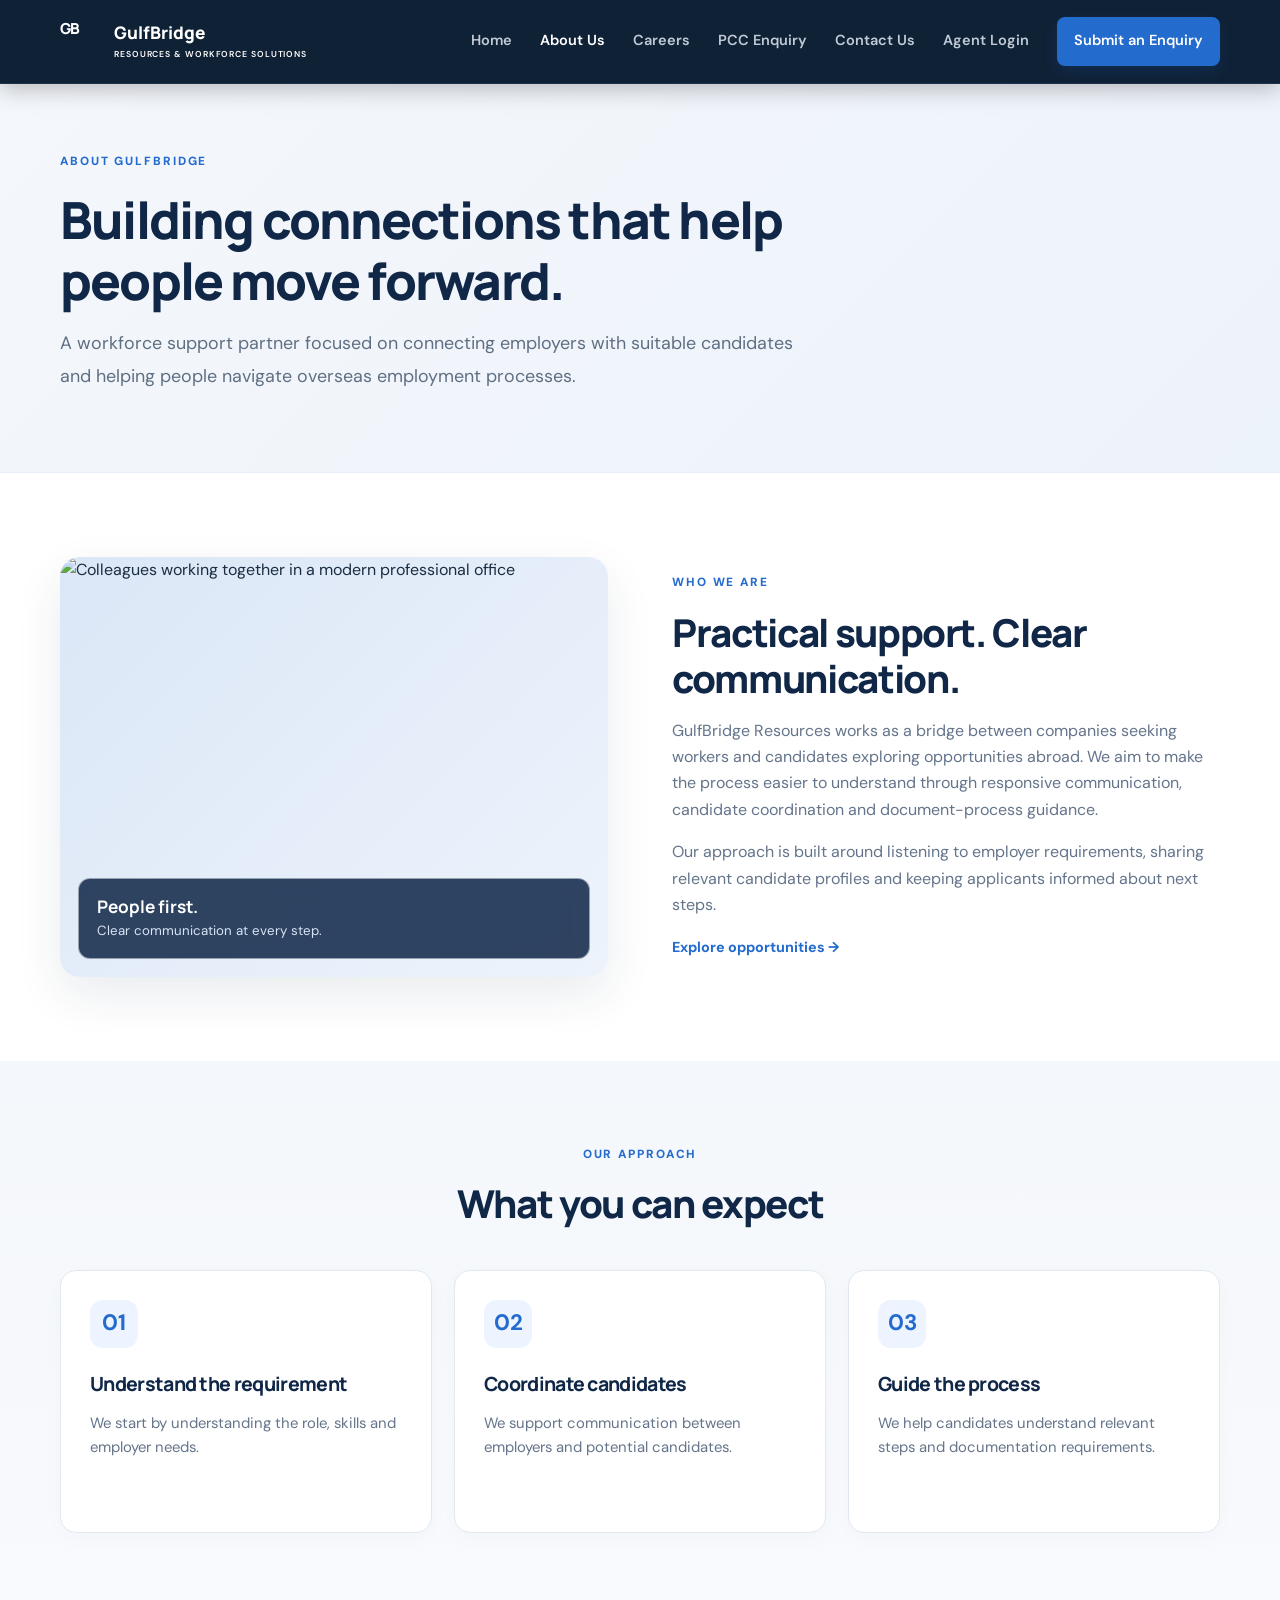
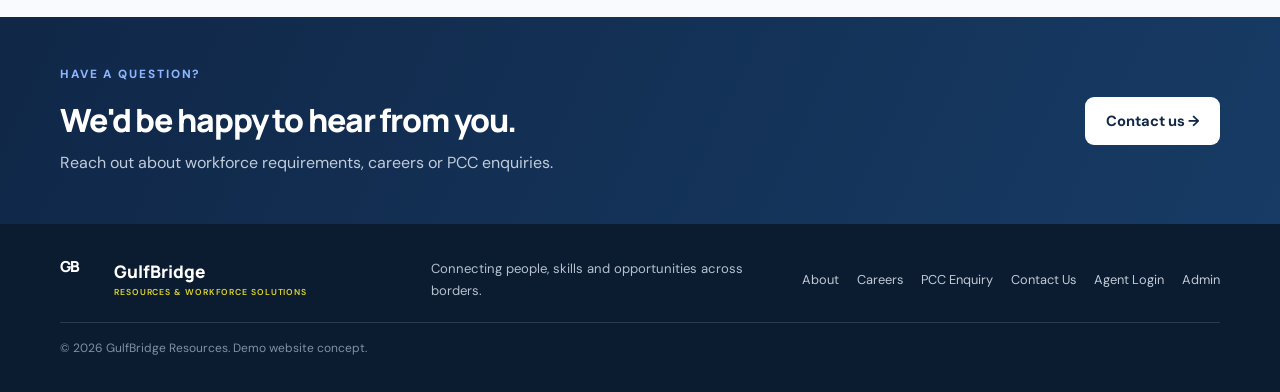
==== commit ac02abf2: "added a form for firect apply for user in carrer page" ====
--- a/about.html
+++ b/about.html
@@ -1,106 +1,7 @@
-<!DOCTYPE html>
-<html lang="en">
-
-<head>
-    <meta charset="UTF-8">
-    <meta name="viewport" content="width=device-width, initial-scale=1">
-    <title>About Us | GulfBridge Resources</title>
-    <link rel="stylesheet" href="css/style.css">
-    <script src="js/script.js" defer></script>
-</head>
-
-<body>
-    <header class="site-header">
-        <div class="container nav-wrap">
-      <a class="brand" href="index.html">
-        <img class="brand-mark" src="css/logo.png" alt="A.N Resources logo">
-         <span>A.N</span><span class="brand-sub">SERVICE &amp; CONSULTANCY</span>
-      </a>
-            <button class="menu-toggle" aria-label="Toggle navigation"
-                aria-expanded="false">☰</button>
-            <nav class="nav"><a href="index.html">Home</a><a class="active" href="about.html">About Us</a><a
-                    href="careers.html">Careers</a><a href="pcc.html">PCC Enquiry</a><div class="nav-mega-wrap"><button class="nav-mega-trigger" type="button" aria-expanded="false">Attestation</button><div class="nav-mega" hidden><div class="mega-feature"><p class="eyebrow">ATTESTATION</p><h3>Certificate attestation</h3><p>Find the right route for your certificate, destination country and document type.</p><a class="mega-cta" href="contact-us.html">Start my enquiry →</a></div><div class="mega-column"><h4>BY OFFICE</h4><a href="contact-us.html">HRD attestation<small>Educational certificates</small></a><a href="contact-us.html">Home attestation<small>Personal documents</small></a><a href="contact-us.html">SDM and notary<small>The other state route</small></a><a href="contact-us.html">MEA attestation<small>After the state step</small></a><a href="contact-us.html">Apostille<small>Apostille Convention countries</small></a><a href="contact-us.html">MOFA attestation<small>The last stamp, in the country</small></a><a href="contact-us.html">Equivalency and Saudi QVP<small>UAE, Oman, Saudi Arabia</small></a></div><div class="mega-column mega-countries"><h4>BY COUNTRY</h4><div class="mega-country-grid"><a href="contact-us.html">🇦🇪 UAE</a><a href="contact-us.html">🇴🇲 Oman</a><a href="contact-us.html">🇶🇦 Qatar</a><a href="contact-us.html">🇲🇾 Malaysia</a><a href="contact-us.html">🇰🇼 Kuwait</a><a href="contact-us.html">🇪🇬 Egypt</a><a href="contact-us.html">🇧🇭 Bahrain</a><a href="contact-us.html">🇱🇾 Libya</a><a href="contact-us.html">🇸🇦 Saudi Arabia</a><a href="contact-us.html">🇨🇳 China</a></div></div><div class="mega-column"><h4>BY DOCUMENT</h4><a href="contact-us.html">Marriage certificate<small>Spouse and family visas</small></a><a href="contact-us.html">Birth certificate<small>Child’s visa or school</small></a><a href="contact-us.html">Experience certificate<small>Jobs abroad, healthcare too</small></a><a href="contact-us.html">Commercial documents<small>Chamber of Commerce first</small></a><h4 class="mega-subhead">EVERY OTHER COUNTRY</h4><a href="contact-us.html">Find the route for your country</a><h4 class="mega-subhead">TRANSLATION</h4><a href="contact-us.html">Certified translation</a><a href="contact-us.html">Arabic translation</a><a href="contact-us.html">Malayalam translation</a></div></div></div><a href="contact-us.html">Contact
-                    Us</a><a href="agent-login.html">Agent Login</a><a class="nav-cta" href="pcc.html">Submit an
-                    Enquiry</a></nav>
-        </div>
-    </header>
-    <main>
-        <section class="page-hero">
-            <div class="container">
-                <p class="eyebrow">ABOUT GULFBRIDGE</p>
-                <h1>Building connections that help people move forward.</h1>
-                <p class="lead">A workforce support partner focused on connecting employers with suitable candidates and
-                    helping people navigate overseas employment processes.</p>
-            </div>
-        </section>
-        <section class="section">
-            <div class="container about-intro">
-                <div class="about-photo-wrap"><img class="about-photo"
-                        src="https://images.unsplash.com/photo-1521737711867-e3b97375f902?auto=format&fit=crop&w=1200&q=85"
-                        alt="Colleagues working together in a modern professional office" loading="lazy">
-                    <div class="photo-caption"><strong>People first.</strong><span>Clear communication at every
-                            step.</span></div>
-                </div>
-                <div class="about-copy">
-                    <p class="eyebrow">WHO WE ARE</p>
-                    <h2>Practical support. Clear communication.</h2>
-                    <p>GulfBridge Resources works as a bridge between companies seeking workers and candidates exploring
-                        opportunities abroad. We aim to make the process easier to understand through responsive
-                        communication, candidate coordination and document-process guidance.</p>
-                    <p>Our approach is built around listening to employer requirements, sharing relevant candidate
-                        profiles and keeping applicants informed about next steps.</p><a href="careers.html"
-                        class="text-link">Explore opportunities →</a>
-                </div>
-            </div>
-        </section>
-        <section class="section soft-bg">
-            <div class="container">
-                <div class="section-heading">
-                    <p class="eyebrow">OUR APPROACH</p>
-                    <h2>What you can expect</h2>
-                </div>
-                <div class="feature-grid">
-                    <article class="feature-card">
-                        <div class="feature-icon">01</div>
-                        <h3>Understand the requirement</h3>
-                        <p>We start by understanding the role, skills and employer needs.</p>
-                    </article>
-                    <article class="feature-card">
-                        <div class="feature-icon">02</div>
-                        <h3>Coordinate candidates</h3>
-                        <p>We support communication between employers and potential candidates.</p>
-                    </article>
-                    <article class="feature-card">
-                        <div class="feature-icon">03</div>
-                        <h3>Guide the process</h3>
-                        <p>We help candidates understand relevant steps and documentation requirements.</p>
-                    </article>
-                </div>
-            </div>
-        </section>
-        <section class="cta-band">
-            <div class="container cta-content">
-                <div>
-                    <p class="eyebrow">HAVE A QUESTION?</p>
-                    <h2>We'd be happy to hear from you.</h2>
-                    <p>Reach out about workforce requirements, careers or PCC enquiries.</p>
-                </div><a class="btn btn-light" href="pcc.html">Contact us →</a>
-            </div>
-        </section>
-    </main>
-    <footer class="footer">
-        <div class="container footer-grid">
-           <a class="brand footer-brand" href="index.html">
-        <img class="brand-mark" src="css/logo.png" alt="A.N Resources logo">
-        <span>A.N<span class="brand-sub">service &amp; consultancy.</span></span>
-      </a>
-            <p>Connecting people, skills and opportunities across borders.</p>
-            <div class="footer-links"><a href="about.html">About</a><a href="careers.html">Careers</a><a
-                    href="pcc.html">PCC Enquiry</a><a href="contact-us.html">Contact Us</a><a
-                    href="agent-login.html">Agent Login</a><a href="admin-login.html">Admin</a></div><small>© <span
-                    class="year"></span> A.N service &amp; consultancy.</small>
-        </div>
-    </footer>
-</body>
-
-</html>+<!DOCTYPE html><html lang="en"><head><meta charset="UTF-8"><meta name="viewport" content="width=device-width, initial-scale=1"><title>About Us | A.N Service &amp; Consultancy</title><link rel="stylesheet" href="css/style.css"><script src="js/script.js" defer></script></head><body>
+<header class="site-header"><div class="container nav-wrap"><a class="brand" href="index.html"><span class="brand-mark">GB</span><span>GulfBridge<span class="brand-sub">RESOURCES & WORKFORCE SOLUTIONS</span></span></a><button class="menu-toggle" aria-label="Toggle navigation" aria-expanded="false">☰</button><nav class="nav"><a href="index.html">Home</a><a class="active" href="about.html">About Us</a><a href="careers.html">Careers</a><a href="pcc.html">PCC Enquiry</a><a href="contact-us.html">Contact Us</a><a href="agent-login.html">Agent Login</a><a class="nav-cta" href="pcc.html">Submit an Enquiry</a></nav></div></header>
+<main><section class="page-hero"><div class="container"><p class="eyebrow">ABOUT GULFBRIDGE</p><h1>Building connections that help people move forward.</h1><p class="lead">A workforce support partner focused on connecting employers with suitable candidates and helping people navigate overseas employment processes.</p></div></section>
+<section class="section"><div class="container about-intro"><div class="about-photo-wrap"><img class="about-photo" src="https://images.unsplash.com/photo-1521737711867-e3b97375f902?auto=format&fit=crop&w=1200&q=85" alt="Colleagues working together in a modern professional office" loading="lazy"><div class="photo-caption"><strong>People first.</strong><span>Clear communication at every step.</span></div></div><div class="about-copy"><p class="eyebrow">WHO WE ARE</p><h2>Practical support. Clear communication.</h2><p>GulfBridge Resources works as a bridge between companies seeking workers and candidates exploring opportunities abroad. We aim to make the process easier to understand through responsive communication, candidate coordination and document-process guidance.</p><p>Our approach is built around listening to employer requirements, sharing relevant candidate profiles and keeping applicants informed about next steps.</p><a href="careers.html" class="text-link">Explore opportunities →</a></div></div></section>
+<section class="section soft-bg"><div class="container"><div class="section-heading"><p class="eyebrow">OUR APPROACH</p><h2>What you can expect</h2></div><div class="feature-grid"><article class="feature-card"><div class="feature-icon">01</div><h3>Understand the requirement</h3><p>We start by understanding the role, skills and employer needs.</p></article><article class="feature-card"><div class="feature-icon">02</div><h3>Coordinate candidates</h3><p>We support communication between employers and potential candidates.</p></article><article class="feature-card"><div class="feature-icon">03</div><h3>Guide the process</h3><p>We help candidates understand relevant steps and documentation requirements.</p></article></div></div></section>
+<section class="cta-band"><div class="container cta-content"><div><p class="eyebrow">HAVE A QUESTION?</p><h2>We'd be happy to hear from you.</h2><p>Reach out about workforce requirements, careers or PCC enquiries.</p></div><a class="btn btn-light" href="pcc.html">Contact us →</a></div></section></main>
+<footer class="footer"><div class="container footer-grid"><a class="brand footer-brand" href="index.html"><span class="brand-mark">GB</span><span>GulfBridge<span class="brand-sub">RESOURCES & WORKFORCE SOLUTIONS</span></span></a><p>Connecting people, skills and opportunities across borders.</p><div class="footer-links"><a href="about.html">About</a><a href="careers.html">Careers</a><a href="pcc.html">PCC Enquiry</a><a href="contact-us.html">Contact Us</a><a href="agent-login.html">Agent Login</a><a href="admin-login.html">Admin</a></div><small>© <span class="year"></span> GulfBridge Resources. Demo website concept.</small></div></footer></body></html>
--- a/css/style.css
+++ b/css/style.css
@@ -415,3 +415,32 @@
 @media(min-width:701px){.nav-mega-wrap:hover .nav-mega:not([hidden]){display:grid}}
 @media(max-width:1100px) and (min-width:701px){.nav-mega{right:-130px;width:min(900px,calc(100vw - 30px));grid-template-columns:1fr 1fr;max-height:75vh;overflow:auto}.nav-mega:before{left:40%}.nav-mega-wrap{position:static}}
 @media(max-width:700px){.nav-mega-wrap{display:block;width:100%}.site-header .nav .nav-mega-trigger{padding:12px 4px;width:100%;justify-content:space-between;border-bottom:1px solid #1d334d}.nav-mega{position:static;width:100%;grid-template-columns:1fr;gap:14px;padding:15px;margin:8px 0 12px;max-height:60vh;overflow:auto;border-radius:10px}.nav-mega:before{display:none}.nav-mega .mega-feature{padding:14px}.nav-mega .mega-country-grid{grid-template-columns:1fr 1fr}.site-header .nav .nav-mega a{padding:7px 0}}
+
+/* Career application (Apply button + form in job drawer) */
+.job-apply-wrap{margin-top:22px}
+.job-apply-wrap .btn{margin-top:0}
+.apply-back{border:0;background:transparent;color:var(--blue);font:700 .86rem 'DM Sans',sans-serif;cursor:pointer;padding:0;margin-bottom:14px}
+.apply-back:hover{text-decoration:underline}
+.apply-banner{background:#eef5ff;border:1px solid #d8e7ff;color:var(--navy);border-radius:10px;padding:12px 14px;font-size:.9rem;margin-bottom:14px}
+.job-drawer-content .privacy-banner{margin-bottom:16px;font-size:.82rem}
+.job-drawer-content .apply-form{padding:20px;box-shadow:none;border-radius:14px}
+.job-drawer-content .apply-form .form-grid{grid-template-columns:1fr}
+.job-drawer-content .apply-form .field.full{grid-column:auto}
+.job-drawer-content .apply-form .form-footer{flex-direction:column;align-items:stretch}
+.job-drawer-content .apply-form .form-footer p{max-width:none}
+.job-drawer-content .apply-form .form-footer .btn{width:100%}
+.apply-success{text-align:center;padding:30px 6px}
+.apply-success h3{margin:12px 0 10px}
+.apply-success p{color:#526277;font-size:.92rem}
+.apply-success-icon{display:grid;place-items:center;width:56px;height:56px;margin:0 auto;border-radius:50%;background:#e6f6f0;color:#147d61;font-size:1.6rem;font-weight:800}
+
+/* Admin: Career enquiries */
+.stat-card strong.stat-text{font-size:1.15rem;line-height:1.3;overflow-wrap:anywhere}
+.job-chip-panel{background:#fff;border:1px solid var(--line);border-radius:13px;padding:18px 22px;margin-bottom:25px}
+.job-chip-panel h3{font-size:1rem;margin:0 0 12px}
+.job-chips{display:flex;flex-wrap:wrap;gap:10px}
+.job-chip{display:inline-flex;align-items:center;gap:8px;padding:8px 14px;border:1px solid #d5dfeb;border-radius:30px;background:#fff;color:var(--navy);font:600 .83rem 'DM Sans',sans-serif;cursor:pointer;transition:.2s}
+.job-chip span{display:inline-grid;place-items:center;min-width:22px;height:22px;padding:0 6px;border-radius:11px;background:#edf3ff;color:var(--blue);font-size:.75rem;font-weight:800}
+.job-chip:hover{border-color:var(--blue)}
+.job-chip.active{background:var(--blue);border-color:var(--blue);color:#fff}
+.job-chip.active span{background:#ffffff2e;color:#fff}
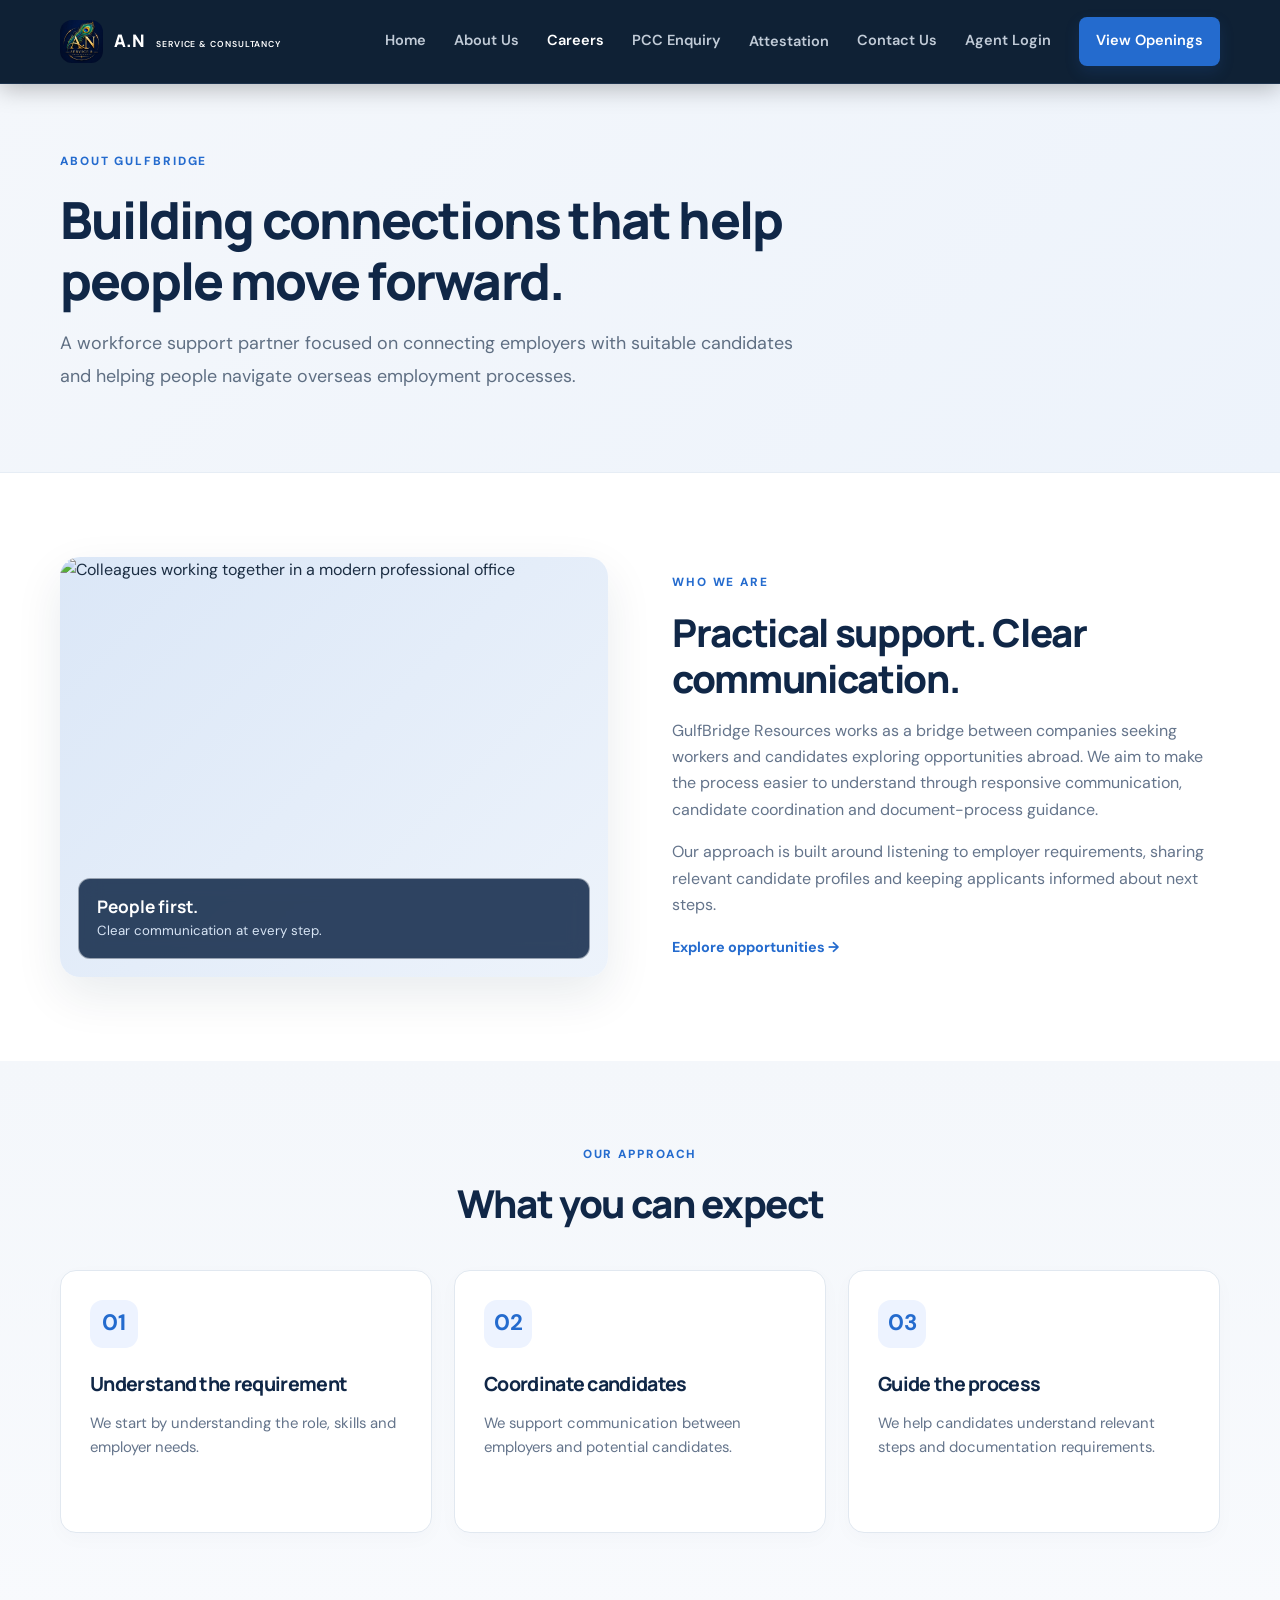
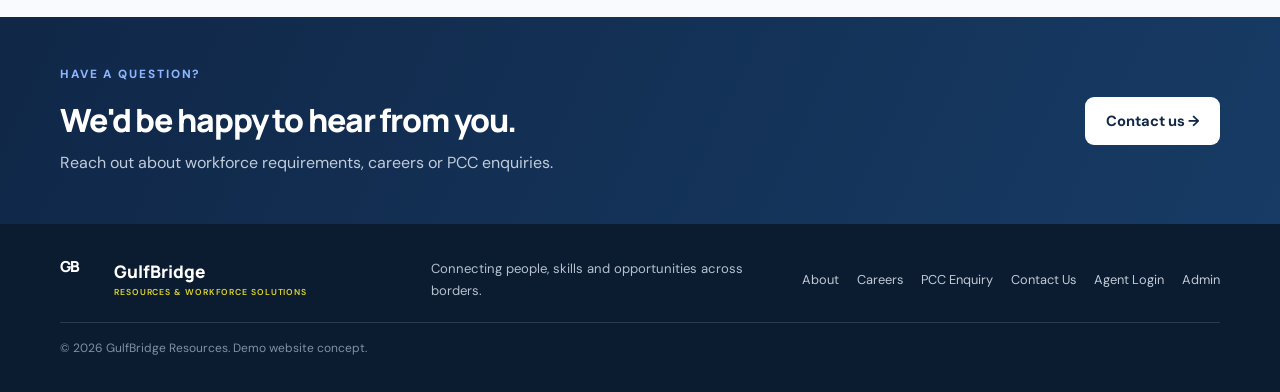
==== commit ee0e0d0a: "fix the bug of logo and navbar" ====
--- a/about.html
+++ b/about.html
@@ -1,7 +1,103 @@
-<!DOCTYPE html><html lang="en"><head><meta charset="UTF-8"><meta name="viewport" content="width=device-width, initial-scale=1"><title>About Us | A.N Service &amp; Consultancy</title><link rel="stylesheet" href="css/style.css"><script src="js/script.js" defer></script></head><body>
-<header class="site-header"><div class="container nav-wrap"><a class="brand" href="index.html"><span class="brand-mark">GB</span><span>GulfBridge<span class="brand-sub">RESOURCES & WORKFORCE SOLUTIONS</span></span></a><button class="menu-toggle" aria-label="Toggle navigation" aria-expanded="false">☰</button><nav class="nav"><a href="index.html">Home</a><a class="active" href="about.html">About Us</a><a href="careers.html">Careers</a><a href="pcc.html">PCC Enquiry</a><a href="contact-us.html">Contact Us</a><a href="agent-login.html">Agent Login</a><a class="nav-cta" href="pcc.html">Submit an Enquiry</a></nav></div></header>
-<main><section class="page-hero"><div class="container"><p class="eyebrow">ABOUT GULFBRIDGE</p><h1>Building connections that help people move forward.</h1><p class="lead">A workforce support partner focused on connecting employers with suitable candidates and helping people navigate overseas employment processes.</p></div></section>
-<section class="section"><div class="container about-intro"><div class="about-photo-wrap"><img class="about-photo" src="https://images.unsplash.com/photo-1521737711867-e3b97375f902?auto=format&fit=crop&w=1200&q=85" alt="Colleagues working together in a modern professional office" loading="lazy"><div class="photo-caption"><strong>People first.</strong><span>Clear communication at every step.</span></div></div><div class="about-copy"><p class="eyebrow">WHO WE ARE</p><h2>Practical support. Clear communication.</h2><p>GulfBridge Resources works as a bridge between companies seeking workers and candidates exploring opportunities abroad. We aim to make the process easier to understand through responsive communication, candidate coordination and document-process guidance.</p><p>Our approach is built around listening to employer requirements, sharing relevant candidate profiles and keeping applicants informed about next steps.</p><a href="careers.html" class="text-link">Explore opportunities →</a></div></div></section>
-<section class="section soft-bg"><div class="container"><div class="section-heading"><p class="eyebrow">OUR APPROACH</p><h2>What you can expect</h2></div><div class="feature-grid"><article class="feature-card"><div class="feature-icon">01</div><h3>Understand the requirement</h3><p>We start by understanding the role, skills and employer needs.</p></article><article class="feature-card"><div class="feature-icon">02</div><h3>Coordinate candidates</h3><p>We support communication between employers and potential candidates.</p></article><article class="feature-card"><div class="feature-icon">03</div><h3>Guide the process</h3><p>We help candidates understand relevant steps and documentation requirements.</p></article></div></div></section>
-<section class="cta-band"><div class="container cta-content"><div><p class="eyebrow">HAVE A QUESTION?</p><h2>We'd be happy to hear from you.</h2><p>Reach out about workforce requirements, careers or PCC enquiries.</p></div><a class="btn btn-light" href="pcc.html">Contact us →</a></div></section></main>
-<footer class="footer"><div class="container footer-grid"><a class="brand footer-brand" href="index.html"><span class="brand-mark">GB</span><span>GulfBridge<span class="brand-sub">RESOURCES & WORKFORCE SOLUTIONS</span></span></a><p>Connecting people, skills and opportunities across borders.</p><div class="footer-links"><a href="about.html">About</a><a href="careers.html">Careers</a><a href="pcc.html">PCC Enquiry</a><a href="contact-us.html">Contact Us</a><a href="agent-login.html">Agent Login</a><a href="admin-login.html">Admin</a></div><small>© <span class="year"></span> GulfBridge Resources. Demo website concept.</small></div></footer></body></html>+<!DOCTYPE html>
+<html lang="en">
+
+<head>
+    <meta charset="UTF-8">
+    <meta name="viewport" content="width=device-width, initial-scale=1">
+    <title>About Us | A.N Service &amp; Consultancy</title>
+    <link rel="stylesheet" href="css/style.css">
+    <script src="js/script.js" defer></script>
+</head>
+
+<body>
+    <header class="site-header">
+        <div class="container nav-wrap">
+            <a class="brand" href="index.html">
+        <img class="brand-mark" src="css/logo.png" alt="A.N Resources logo">
+         <span>A.N</span><span class="brand-sub">SERVICE &amp; CONSULTANCY</span>
+      </a>
+                        <button class="menu-toggle" aria-label="Toggle navigation"
+                aria-expanded="false">☰</button>
+           <nav class="nav"><a href="index.html">Home</a><a href="about.html">About Us</a><a class="active"
+          href="careers.html">Careers</a><a href="pcc.html">PCC Enquiry</a><div class="nav-mega-wrap"><button class="nav-mega-trigger" type="button" aria-expanded="false">Attestation</button><div class="nav-mega" hidden><div class="mega-feature"><p class="eyebrow">ATTESTATION</p><h3>Certificate attestation</h3><p>Find the right route for your certificate, destination country and document type.</p><a class="mega-cta" href="contact-us.html">Start my enquiry →</a></div><div class="mega-column"><h4>BY OFFICE</h4><a href="contact-us.html">HRD attestation<small>Educational certificates</small></a><a href="contact-us.html">Home attestation<small>Personal documents</small></a><a href="contact-us.html">SDM and notary<small>The other state route</small></a><a href="contact-us.html">MEA attestation<small>After the state step</small></a><a href="contact-us.html">Apostille<small>Apostille Convention countries</small></a><a href="contact-us.html">MOFA attestation<small>The last stamp, in the country</small></a><a href="contact-us.html">Equivalency and Saudi QVP<small>UAE, Oman, Saudi Arabia</small></a></div><div class="mega-column mega-countries"><h4>BY COUNTRY</h4><div class="mega-country-grid"><a href="contact-us.html">🇦🇪 UAE</a><a href="contact-us.html">🇴🇲 Oman</a><a href="contact-us.html">🇶🇦 Qatar</a><a href="contact-us.html">🇲🇾 Malaysia</a><a href="contact-us.html">🇰🇼 Kuwait</a><a href="contact-us.html">🇪🇬 Egypt</a><a href="contact-us.html">🇧🇭 Bahrain</a><a href="contact-us.html">🇱🇾 Libya</a><a href="contact-us.html">🇸🇦 Saudi Arabia</a><a href="contact-us.html">🇨🇳 China</a></div></div><div class="mega-column"><h4>BY DOCUMENT</h4><a href="contact-us.html">Marriage certificate<small>Spouse and family visas</small></a><a href="contact-us.html">Birth certificate<small>Child’s visa or school</small></a><a href="contact-us.html">Experience certificate<small>Jobs abroad, healthcare too</small></a><a href="contact-us.html">Commercial documents<small>Chamber of Commerce first</small></a><h4 class="mega-subhead">EVERY OTHER COUNTRY</h4><a href="contact-us.html">Find the route for your country</a><h4 class="mega-subhead">TRANSLATION</h4><a href="contact-us.html">Certified translation</a><a href="contact-us.html">Arabic translation</a><a href="contact-us.html">Malayalam translation</a></div></div></div><a href="contact-us.html">Contact Us</a><a
+          href="agent-login.html">Agent Login</a><a class="nav-cta" href="#openings">View Openings</a></nav>
+        </div>
+    </header>
+    <main>
+        <section class="page-hero">
+            <div class="container">
+                <p class="eyebrow">ABOUT GULFBRIDGE</p>
+                <h1>Building connections that help people move forward.</h1>
+                <p class="lead">A workforce support partner focused on connecting employers with suitable candidates and
+                    helping people navigate overseas employment processes.</p>
+            </div>
+        </section>
+        <section class="section">
+            <div class="container about-intro">
+                <div class="about-photo-wrap"><img class="about-photo"
+                        src="https://images.unsplash.com/photo-1521737711867-e3b97375f902?auto=format&fit=crop&w=1200&q=85"
+                        alt="Colleagues working together in a modern professional office" loading="lazy">
+                    <div class="photo-caption"><strong>People first.</strong><span>Clear communication at every
+                            step.</span></div>
+                </div>
+                <div class="about-copy">
+                    <p class="eyebrow">WHO WE ARE</p>
+                    <h2>Practical support. Clear communication.</h2>
+                    <p>GulfBridge Resources works as a bridge between companies seeking workers and candidates exploring
+                        opportunities abroad. We aim to make the process easier to understand through responsive
+                        communication, candidate coordination and document-process guidance.</p>
+                    <p>Our approach is built around listening to employer requirements, sharing relevant candidate
+                        profiles and keeping applicants informed about next steps.</p><a href="careers.html"
+                        class="text-link">Explore opportunities →</a>
+                </div>
+            </div>
+        </section>
+        <section class="section soft-bg">
+            <div class="container">
+                <div class="section-heading">
+                    <p class="eyebrow">OUR APPROACH</p>
+                    <h2>What you can expect</h2>
+                </div>
+                <div class="feature-grid">
+                    <article class="feature-card">
+                        <div class="feature-icon">01</div>
+                        <h3>Understand the requirement</h3>
+                        <p>We start by understanding the role, skills and employer needs.</p>
+                    </article>
+                    <article class="feature-card">
+                        <div class="feature-icon">02</div>
+                        <h3>Coordinate candidates</h3>
+                        <p>We support communication between employers and potential candidates.</p>
+                    </article>
+                    <article class="feature-card">
+                        <div class="feature-icon">03</div>
+                        <h3>Guide the process</h3>
+                        <p>We help candidates understand relevant steps and documentation requirements.</p>
+                    </article>
+                </div>
+            </div>
+        </section>
+        <section class="cta-band">
+            <div class="container cta-content">
+                <div>
+                    <p class="eyebrow">HAVE A QUESTION?</p>
+                    <h2>We'd be happy to hear from you.</h2>
+                    <p>Reach out about workforce requirements, careers or PCC enquiries.</p>
+                </div><a class="btn btn-light" href="pcc.html">Contact us →</a>
+            </div>
+        </section>
+    </main>
+    <footer class="footer">
+        <div class="container footer-grid"><a class="brand footer-brand" href="index.html"><span
+                    class="brand-mark">GB</span><span>GulfBridge<span class="brand-sub">RESOURCES & WORKFORCE
+                        SOLUTIONS</span></span></a>
+            <p>Connecting people, skills and opportunities across borders.</p>
+            <div class="footer-links"><a href="about.html">About</a><a href="careers.html">Careers</a><a
+                    href="pcc.html">PCC Enquiry</a><a href="contact-us.html">Contact Us</a><a
+                    href="agent-login.html">Agent Login</a><a href="admin-login.html">Admin</a></div><small>© <span
+                    class="year"></span> GulfBridge Resources. Demo website concept.</small>
+        </div>
+    </footer>
+</body>
+
+</html>
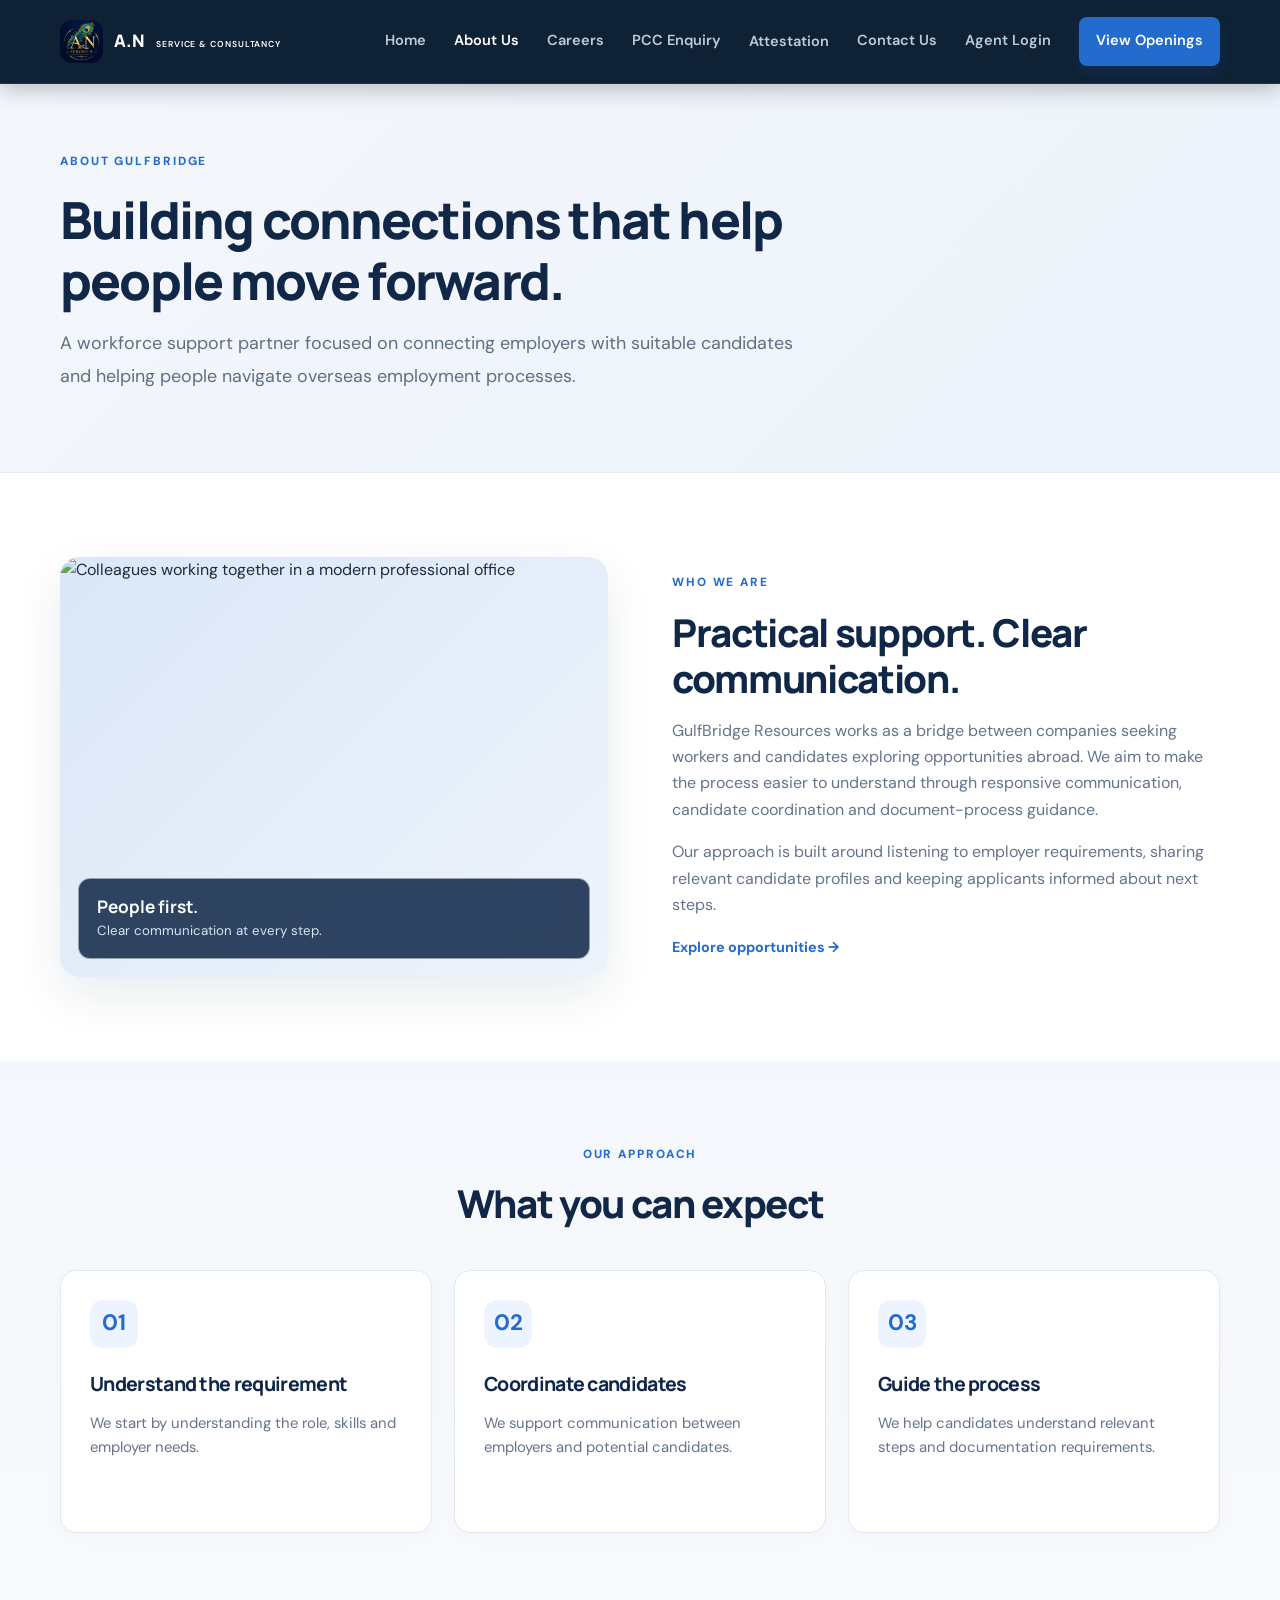
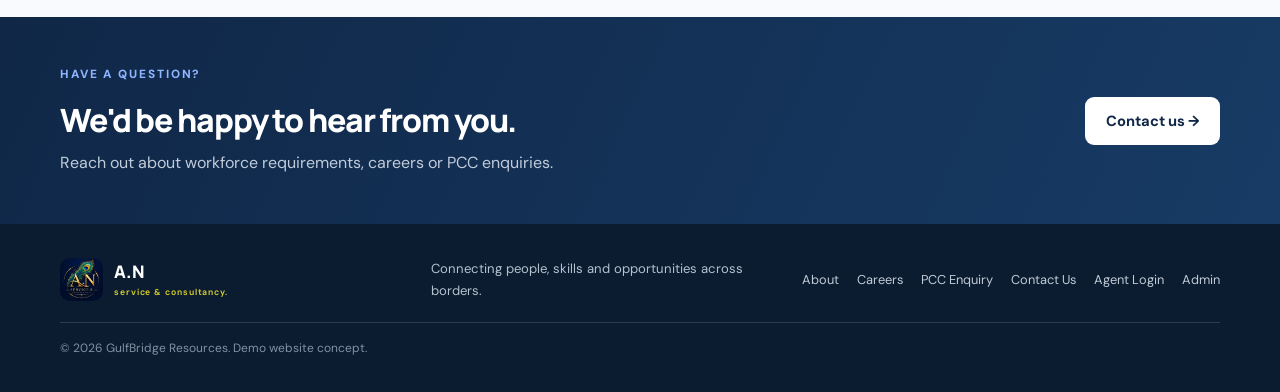
==== commit 518820f6: "fixing the footer and adding contact details" ====
--- a/about.html
+++ b/about.html
@@ -18,7 +18,7 @@
       </a>
                         <button class="menu-toggle" aria-label="Toggle navigation"
                 aria-expanded="false">☰</button>
-           <nav class="nav"><a href="index.html">Home</a><a href="about.html">About Us</a><a class="active"
+           <nav class="nav"><a href="index.html">Home</a><a class="active" href="about.html">About Us</a><a
           href="careers.html">Careers</a><a href="pcc.html">PCC Enquiry</a><div class="nav-mega-wrap"><button class="nav-mega-trigger" type="button" aria-expanded="false">Attestation</button><div class="nav-mega" hidden><div class="mega-feature"><p class="eyebrow">ATTESTATION</p><h3>Certificate attestation</h3><p>Find the right route for your certificate, destination country and document type.</p><a class="mega-cta" href="contact-us.html">Start my enquiry →</a></div><div class="mega-column"><h4>BY OFFICE</h4><a href="contact-us.html">HRD attestation<small>Educational certificates</small></a><a href="contact-us.html">Home attestation<small>Personal documents</small></a><a href="contact-us.html">SDM and notary<small>The other state route</small></a><a href="contact-us.html">MEA attestation<small>After the state step</small></a><a href="contact-us.html">Apostille<small>Apostille Convention countries</small></a><a href="contact-us.html">MOFA attestation<small>The last stamp, in the country</small></a><a href="contact-us.html">Equivalency and Saudi QVP<small>UAE, Oman, Saudi Arabia</small></a></div><div class="mega-column mega-countries"><h4>BY COUNTRY</h4><div class="mega-country-grid"><a href="contact-us.html">🇦🇪 UAE</a><a href="contact-us.html">🇴🇲 Oman</a><a href="contact-us.html">🇶🇦 Qatar</a><a href="contact-us.html">🇲🇾 Malaysia</a><a href="contact-us.html">🇰🇼 Kuwait</a><a href="contact-us.html">🇪🇬 Egypt</a><a href="contact-us.html">🇧🇭 Bahrain</a><a href="contact-us.html">🇱🇾 Libya</a><a href="contact-us.html">🇸🇦 Saudi Arabia</a><a href="contact-us.html">🇨🇳 China</a></div></div><div class="mega-column"><h4>BY DOCUMENT</h4><a href="contact-us.html">Marriage certificate<small>Spouse and family visas</small></a><a href="contact-us.html">Birth certificate<small>Child’s visa or school</small></a><a href="contact-us.html">Experience certificate<small>Jobs abroad, healthcare too</small></a><a href="contact-us.html">Commercial documents<small>Chamber of Commerce first</small></a><h4 class="mega-subhead">EVERY OTHER COUNTRY</h4><a href="contact-us.html">Find the route for your country</a><h4 class="mega-subhead">TRANSLATION</h4><a href="contact-us.html">Certified translation</a><a href="contact-us.html">Arabic translation</a><a href="contact-us.html">Malayalam translation</a></div></div></div><a href="contact-us.html">Contact Us</a><a
           href="agent-login.html">Agent Login</a><a class="nav-cta" href="#openings">View Openings</a></nav>
         </div>
@@ -88,9 +88,10 @@
         </section>
     </main>
     <footer class="footer">
-        <div class="container footer-grid"><a class="brand footer-brand" href="index.html"><span
-                    class="brand-mark">GB</span><span>GulfBridge<span class="brand-sub">RESOURCES & WORKFORCE
-                        SOLUTIONS</span></span></a>
+        <div class="container footer-grid"> <a class="brand footer-brand" href="index.html">
+        <img class="brand-mark" src="css/logo.png" alt="A.N Resources logo">
+        <span>A.N<span class="brand-sub">service &amp; consultancy.</span></span>
+      </a>
             <p>Connecting people, skills and opportunities across borders.</p>
             <div class="footer-links"><a href="about.html">About</a><a href="careers.html">Careers</a><a
                     href="pcc.html">PCC Enquiry</a><a href="contact-us.html">Contact Us</a><a
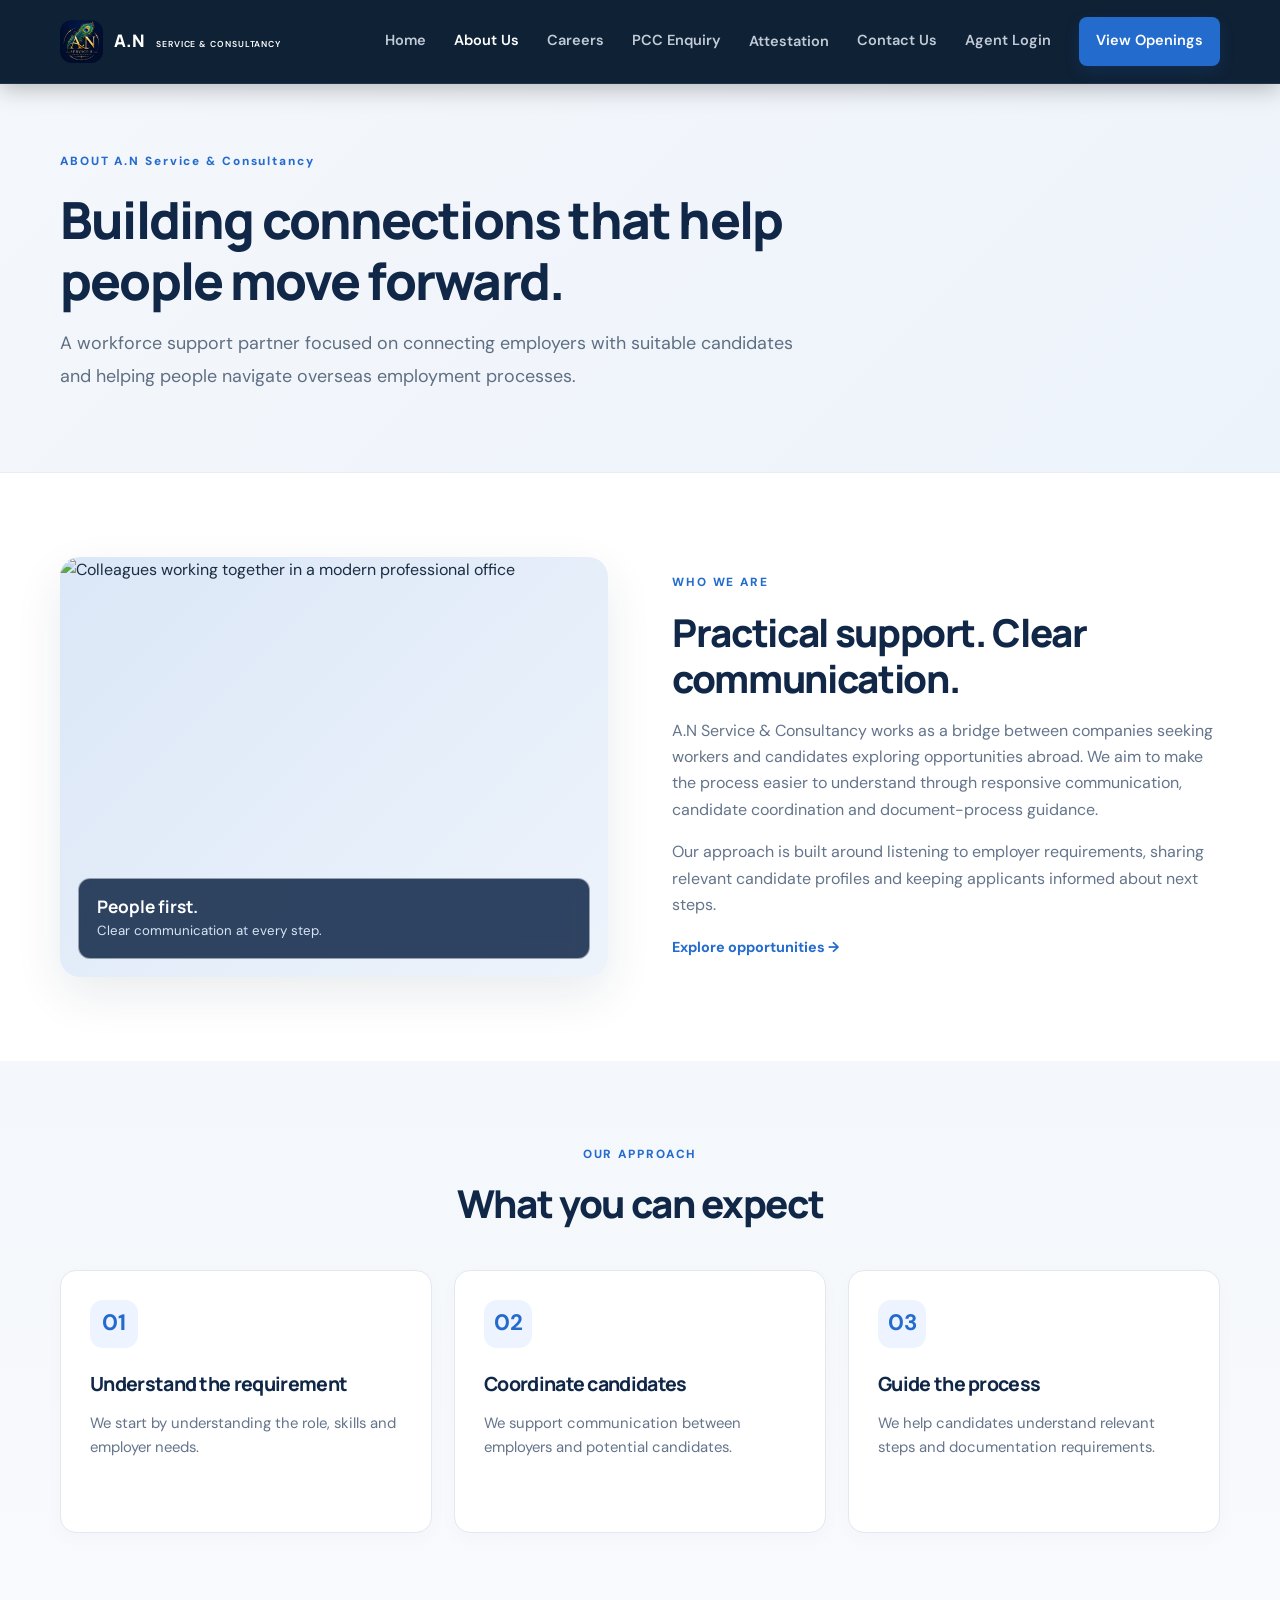
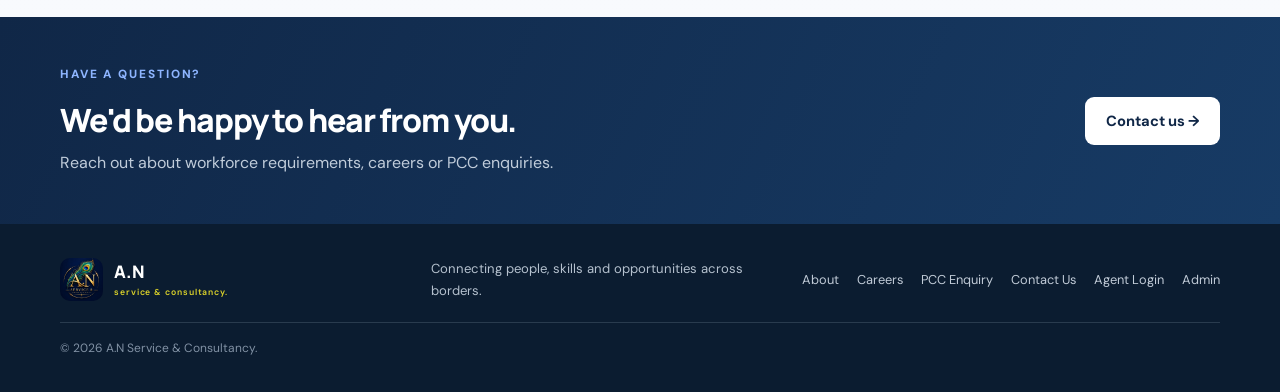
==== commit 4acd6d2b: "remove guldburg name" ====
--- a/about.html
+++ b/about.html
@@ -26,7 +26,7 @@
     <main>
         <section class="page-hero">
             <div class="container">
-                <p class="eyebrow">ABOUT GULFBRIDGE</p>
+                <p class="eyebrow">ABOUT A.N Service &amp; Consultancy</p>
                 <h1>Building connections that help people move forward.</h1>
                 <p class="lead">A workforce support partner focused on connecting employers with suitable candidates and
                     helping people navigate overseas employment processes.</p>
@@ -43,7 +43,7 @@
                 <div class="about-copy">
                     <p class="eyebrow">WHO WE ARE</p>
                     <h2>Practical support. Clear communication.</h2>
-                    <p>GulfBridge Resources works as a bridge between companies seeking workers and candidates exploring
+                    <p>A.N Service & Consultancy works as a bridge between companies seeking workers and candidates exploring
                         opportunities abroad. We aim to make the process easier to understand through responsive
                         communication, candidate coordination and document-process guidance.</p>
                     <p>Our approach is built around listening to employer requirements, sharing relevant candidate
@@ -96,7 +96,7 @@
             <div class="footer-links"><a href="about.html">About</a><a href="careers.html">Careers</a><a
                     href="pcc.html">PCC Enquiry</a><a href="contact-us.html">Contact Us</a><a
                     href="agent-login.html">Agent Login</a><a href="admin-login.html">Admin</a></div><small>© <span
-                    class="year"></span> GulfBridge Resources. Demo website concept.</small>
+                    class="year"></span> A.N Service &amp; Consultancy.</small>
         </div>
     </footer>
 </body>
--- a/css/style.css
+++ b/css/style.css
@@ -1,4 +1,4 @@
-    @import url('https://fonts.googleapis.com/css2?family=DM+Sans:wght@400;500;600;700&family=Manrope:wght@400;500;600;700;800&display=swap');
+@import url('https://fonts.googleapis.com/css2?family=DM+Sans:wght@400;500;600;700&family=Manrope:wght@400;500;600;700;800&display=swap');
     :root{--navy:#142b45;--blue:#2463eb;--blue-dark:#1749b6;--teal:#1d9c91;--ink:#182b40;--muted:#64748b;--line:#e2e8f0;--soft:#f5f8fc;--white:#fff;--shadow:0 18px 50px rgba(20,43,69,.08)}
     *{box-sizing:border-box}html{scroll-behavior:smooth}body{margin:0;font-family:'DM Sans',sans-serif;color:var(--ink);line-height:1.65;background:#fff}h1,h2,h3{font-family:Manrope,sans-serif;line-height:1.2;letter-spacing:-.035em;color:var(--navy);margin:0 0 16px}h1{font-size:clamp(2.5rem,5vw,4.25rem);font-weight:800}h2{font-size:clamp(1.8rem,3vw,2.65rem);font-weight:800}h3{font-size:1.22rem;font-weight:750}p{margin:0 0 16px}.container{width:min(1160px,calc(100% - 48px));margin:0 auto}.site-header{height:84px;border-bottom:1px solid #edf1f6;background:rgba(255,255,255,.96);position:sticky;top:0;z-index:20;backdrop-filter:blur(12px)}.nav-wrap{height:100%;display:flex;align-items:center;justify-content:space-between;gap:28px}.brand{display:flex;align-items:center;gap:11px;text-decoration:none;color:var(--navy);font-family:Manrope,sans-serif;font-size:1.08rem;font-weight:800;line-height:1.2;white-space:nowrap}.brand-mark{display:grid;place-items:center;width:43px;height:43px;background:var(--navy);color:#fff;border-radius:12px;font-size:.95rem;letter-spacing:-.05em}.brand-sub{display:block;font:600 .54rem 'DM Sans',sans-serif;letter-spacing:.105em;color:#ded52a;margin-top:4px}.nav{display:flex;align-items:center;gap:28px}.nav a,.back-link{font-size:.91rem;text-decoration:none;color:#526277;font-weight:600;transition:.2s}.nav a:hover,.nav a.active,.back-link:hover{color:var(--blue)}.nav .nav-cta{background:var(--blue);color:#fff;padding:12px 17px;border-radius:8px}.nav .nav-cta:hover{background:var(--blue-dark);color:#fff}.menu-toggle{display:none;border:0;background:transparent;font-size:1.6rem;color:var(--navy)}.hero{padding:78px 0 84px;background:radial-gradient(ellipse at 90% 15%,#e9f1ff 0,transparent 33%),linear-gradient(180deg,#fbfdff,#fff)}.hero-grid{display:grid;grid-template-columns:1.05fr .95fr;align-items:center;gap:65px}.eyebrow{color:var(--blue);font-size:.74rem;letter-spacing:.16em;font-weight:800;margin:0 0 17px}.hero h1 span{color:var(--blue)}.lead{font-size:1.12rem;line-height:1.8;color:#627286;max-width:610px}.hero-actions{display:flex;gap:12px;flex-wrap:wrap;margin:29px 0 35px}.btn{display:inline-flex;align-items:center;justify-content:center;gap:14px;padding:13px 20px;border:1px solid transparent;border-radius:8px;font:700 .92rem 'DM Sans',sans-serif;text-decoration:none;cursor:pointer;transition:transform .2s,background .2s}.btn:hover{transform:translateY(-2px)}.btn-primary{background:var(--blue);color:#fff;box-shadow:0 7px 16px #2463eb2b}.btn-primary:hover{background:var(--blue-dark)}.btn-outline{background:#fff;border-color:#d5dfeb;color:var(--navy)}.btn-outline:hover{border-color:var(--blue);color:var(--blue)}.btn-light{background:#fff;color:var(--navy)}.btn-small{padding:10px 13px;font-size:.83rem;white-space:nowrap}.btn-full{width:100%;margin-top:8px}.trust-row{display:flex;gap:28px;border-top:1px solid var(--line);padding-top:22px}.trust-row div{display:flex;flex-direction:column}.trust-row strong{font-size:.9rem;color:var(--navy)}.trust-row small{font-size:.78rem;color:#8794a5}.hero-art{position:relative;min-height:420px;display:grid;place-items:center;background:linear-gradient(135deg,#e9f0fb,#f5f8ff);border-radius:28px;overflow:hidden}.hero-art:before,.hero-art:after{content:"";position:absolute;border:1px solid #d2dff1;border-radius:50%;width:420px;height:420px}.hero-art:after{width:310px;height:310px}.card-main{position:relative;z-index:1;background:#fff;border:1px solid #ffffffb8;border-radius:18px;box-shadow:0 25px 70px #193c681a;width:min(330px,80%);padding:29px}.art-icon{display:grid;place-items:center;width:43px;height:43px;background:#e9f0ff;color:var(--blue);border-radius:12px;font-size:1.5rem;margin-bottom:27px}.card-main h2{font-size:1.65rem}.card-main p:not(.eyebrow){color:var(--muted);font-size:.9rem}.art-line{height:1px;background:var(--line);margin:22px 0}.art-stats{display:grid;grid-template-columns:repeat(3,1fr);gap:10px}.art-stats div{display:flex;flex-direction:column}.art-stats strong{font-size:1.05rem;color:var(--blue)}.art-stats small{font-size:.66rem;color:var(--muted);line-height:1.35}.floating-tag{position:absolute;z-index:2;bottom:38px;right:12px;background:#fff;padding:12px 16px;border-radius:10px;box-shadow:var(--shadow);font-size:.78rem;font-weight:700}.dot{display:inline-block;width:8px;height:8px;background:var(--teal);border-radius:50%;margin-right:7px}.section{padding:84px 0}.section-heading{text-align:center;max-width:660px;margin:0 auto 42px}.section-heading>p:last-child{color:var(--muted)}.feature-grid{display:grid;grid-template-columns:repeat(3,1fr);gap:22px}.feature-card{padding:29px;border:1px solid var(--line);border-radius:15px;background:#fff;transition:.25s}.feature-card:hover{transform:translateY(-4px);box-shadow:var(--shadow);border-color:#c9d8f2}.feature-icon{display:grid;place-items:center;width:48px;height:48px;border-radius:13px;background:#edf3ff;color:var(--blue);font-size:1.4rem;font-weight:700;margin-bottom:24px}.feature-card p{font-size:.93rem;color:var(--muted);min-height:76px}.text-link{color:var(--blue);font-size:.9rem;text-decoration:none;font-weight:700}.text-link:hover{text-decoration:underline}.cta-band{background:var(--navy);padding:48px 0;color:#fff}.cta-content{display:flex;align-items:center;justify-content:space-between;gap:30px}.cta-band h2{color:#fff;font-size:2rem;margin-bottom:10px}.cta-band p:not(.eyebrow){color:#c0ccda;margin-bottom:0}.cta-band .eyebrow{color:#8eb5ff}.footer{background:#0f2135;color:#b5c1ce;padding:34px 0}.footer-grid{display:grid;grid-template-columns:1fr 1fr auto;gap:20px;align-items:center}.footer-brand{color:#fff}.footer-brand .brand-sub{color:#ded52a}.footer-grid>p{font-size:.82rem;margin:0}.footer-links{display:flex;gap:18px}.footer-links a{font-size:.8rem;text-decoration:none;color:#c1cbd7}.footer-links a:hover{color:#fff}.footer-grid>small{grid-column:1/-1;border-top:1px solid #293b4e;padding-top:16px;font-size:.75rem;color:#8191a4}.page-hero{padding:68px 0 64px;background:linear-gradient(120deg,#f4f8ff,#fbfdff);border-bottom:1px solid #edf2f8}.page-hero h1{font-size:clamp(2.4rem,4vw,3.5rem);max-width:850px}.page-hero .lead{max-width:760px}.split-section{display:grid;grid-template-columns:.8fr 1.2fr;gap:80px;align-items:start}.split-section>div:last-child{color:var(--muted);font-size:1.03rem}.soft-bg{background:var(--soft)}.jobs-heading{display:flex;align-items:end;justify-content:space-between;gap:20px;margin-bottom:25px}.jobs-heading h2{margin-bottom:0}.muted{color:var(--muted)}.jobs-list{display:grid;gap:16px}.job-card{display:grid;grid-template-columns:58px 1fr auto;gap:22px;align-items:center;border:1px solid var(--line);border-radius:14px;padding:23px 25px}.job-symbol{display:grid;place-items:center;width:52px;height:52px;background:#edf3ff;border-radius:13px;color:var(--blue);font-size:1.4rem}.job-type{font-size:.69rem;font-weight:800;letter-spacing:.12em;color:var(--blue)}.job-info h3{margin:5px 0 8px}.job-info p{font-size:.9rem;color:var(--muted);margin-bottom:11px}.job-meta{display:flex;gap:18px;flex-wrap:wrap;font-size:.78rem;color:#77869a}.notice{background:#fff9e9;border:1px solid #f4e3b6;color:#79622b;border-radius:9px;padding:14px 17px;font-size:.85rem;margin-top:24px}.form-layout{display:grid;grid-template-columns:.72fr 1.28fr;gap:42px;align-items:start}.form-aside{padding:14px 8px 0 0}.form-aside h2{font-size:2rem}.form-aside>p:not(.eyebrow){color:var(--muted)}.aside-note{display:flex;gap:12px;background:#eef5ff;border-radius:10px;padding:15px;margin:27px 0}.aside-note>span{display:grid;place-items:center;flex:0 0 24px;height:24px;border-radius:50%;background:#d8e7ff;color:var(--blue);font-weight:800}.aside-note p{font-size:.82rem;color:#506a8a;margin:0}.aside-contact{display:flex;flex-direction:column;gap:5px;border-top:1px solid var(--line);padding-top:24px}.aside-contact small{font-size:.72rem;color:#8996a7}.aside-contact strong{color:var(--navy)}.aside-contact a{color:var(--blue);text-decoration:none;font-weight:700}.pcc-form,.login-card{background:#fff;border:1px solid var(--line);border-radius:16px;padding:30px;box-shadow:var(--shadow)}.form-title{padding-bottom:22px;border-bottom:1px solid var(--line);margin-bottom:24px}.form-title h2{font-size:1.65rem;margin-bottom:8px}.form-title p{color:var(--muted);margin:0;font-size:.9rem}.form-grid{display:grid;grid-template-columns:1fr 1fr;gap:21px 18px}.field{display:flex;flex-direction:column;gap:8px}.field.full{grid-column:1/-1}.field label{font-size:.84rem;font-weight:700;color:#30445c}.field input:not([type=radio]):not([type=checkbox]),.field select,.table-toolbar input{width:100%;padding:12px 13px;border:1px solid #dbe3ed;border-radius:8px;background:#fff;font:400 .9rem 'DM Sans',sans-serif;color:var(--ink);outline:none}.field input:focus,.field select:focus,.table-toolbar input:focus{border-color:var(--blue);box-shadow:0 0 0 3px #2463eb18}.field input::placeholder{color:#a2adbb}.radio-row{display:flex;gap:22px;padding:7px 0}.radio-label{display:flex;align-items:center;gap:8px;font-weight:500!important}.radio-label input,.check-label input{accent-color:var(--blue);width:16px;height:16px}.check-label{display:flex;align-items:flex-start;gap:10px;font-weight:500!important;line-height:1.5}.check-label input{flex:0 0 auto;margin-top:3px}.form-footer{border-top:1px solid var(--line);margin-top:26px;padding-top:22px;display:flex;align-items:center;justify-content:space-between;gap:20px}.form-footer p{font-size:.76rem;color:var(--muted);max-width:300px;margin:0}.form-message{margin-top:15px;font-size:.88rem;font-weight:700}.form-message.success{color:#147d61}.form-message.error{color:#b42318}.admin-page{background:#f6f8fc;min-height:100vh}.login-wrap{min-height:calc(100vh - 170px);display:grid;place-items:center;padding:48px 24px}.login-card{width:min(440px,100%);padding:35px}.login-icon{display:grid;place-items:center;width:50px;height:50px;background:#eaf1ff;color:var(--blue);border-radius:14px;font-size:1.5rem;margin-bottom:23px}.login-card h1{font-size:2rem;margin-bottom:8px}.login-card>.muted{font-size:.9rem;margin-bottom:25px}.login-card .field{margin-bottom:18px}.demo-credentials{margin-top:22px;padding:14px;background:#f5f8fc;border-radius:8px;font-size:.82rem;color:#53647a}.demo-credentials p{font-size:.75rem;margin:8px 0 0}.login-error{color:#b42318;font-size:.85rem}.dashboard-actions{display:flex;align-items:center;gap:20px}.dashboard-title{display:flex;justify-content:space-between;align-items:center;gap:20px;margin-bottom:28px}.dashboard-title h1{font-size:2.4rem;margin-bottom:8px}.dashboard-title p{margin-bottom:0}.stats-grid{display:grid;grid-template-columns:repeat(3,1fr);gap:17px;margin-bottom:25px}.stat-card{padding:22px;background:#fff;border:1px solid var(--line);border-radius:12px;display:flex;flex-direction:column;gap:7px}.stat-card span{font-size:.83rem;color:var(--muted)}.stat-card strong{font:800 2rem Manrope,sans-serif;color:var(--navy)}.table-card{background:#fff;border:1px solid var(--line);border-radius:13px;overflow:hidden}.table-toolbar{display:flex;justify-content:space-between;align-items:center;gap:20px;padding:20px 22px;border-bottom:1px solid var(--line)}.table-toolbar h2{font-size:1.2rem;margin:0}.table-toolbar input{max-width:310px}.table-scroll{overflow-x:auto}table{width:100%;border-collapse:collapse;white-space:nowrap}th,td{text-align:left;padding:14px 16px;border-bottom:1px solid #edf1f6;font-size:.8rem}th{background:#f8fafc;color:#63748a;font-size:.72rem;text-transform:uppercase;letter-spacing:.05em}td{color:#41536a}td strong{display:block;color:var(--navy)}td small{color:#8794a5}.status-pill{display:inline-block;border-radius:30px;padding:4px 9px;font-size:.72rem;font-weight:700;background:#eef8f4;color:#16805f}.status-pill.yes{background:#fff2e8;color:#a44c13}.empty-state{text-align:center;padding:45px 20px}.empty-state>div{font-size:2rem;color:#91a1b5}.empty-state h3{margin:8px 0}.empty-state p{font-size:.86rem;color:var(--muted)}.modal-backdrop{position:fixed;inset:0;z-index:50;background:#10253c80;display:grid;place-items:center;padding:20px}.modal-backdrop[hidden]{display:none}.detail-modal{width:min(600px,100%);max-height:85vh;overflow:auto;background:#fff;border-radius:15px;padding:25px;box-shadow:var(--shadow)}.modal-heading{display:flex;justify-content:space-between;align-items:center;border-bottom:1px solid var(--line);padding-bottom:17px}.modal-heading h2{font-size:1.35rem;margin:0}.icon-button{border:0;background:#f0f4f9;border-radius:8px;width:34px;height:34px;font-size:1.5rem;cursor:pointer}.detail-grid{display:grid;grid-template-columns:1fr 1fr;gap:16px;padding-top:20px}.detail-item small{display:block;color:#8491a3;font-size:.72rem;margin-bottom:4px}.detail-item strong{font-size:.9rem;overflow-wrap:anywhere}.empty-hidden{display:none}.admin-page .footer{padding:22px 0}.admin-page .footer-grid{display:block}.admin-page .footer-grid small{border:0;padding:0}.dashboard-page{background:#f6f8fc}.dashboard-page .section{padding:42px 0}.dashboard-page .notice{margin-bottom:0}.dashboard-page .footer-grid{display:block}.dashboard-page .footer-grid small{border:0;padding:0}
     @media(max-width:900px){.nav{gap:16px}.nav a{font-size:.83rem}.hero-grid{gap:30px}.trust-row{gap:16px}.form-layout{gap:25px}.footer-grid{grid-template-columns:1fr 1fr}.footer-links{grid-column:1/-1}.split-section{gap:35px}}
@@ -444,3 +444,157 @@
 .job-chip:hover{border-color:var(--blue)}
 .job-chip.active{background:var(--blue);border-color:var(--blue);color:#fff}
 .job-chip.active span{background:#ffffff2e;color:#fff}
+
+/* Careers: category slider */
+.category-section{background:#fff}
+.slider-head-side{display:flex;align-items:center;gap:18px}
+.slider-head-side .muted{margin:0;font-size:.88rem}
+.slider-controls{display:flex;gap:10px}
+.slider-btn{display:grid;place-items:center;width:44px;height:44px;border:1px solid #d5dfeb;border-radius:12px;background:#fff;color:var(--navy);font:700 1.6rem/1 'DM Sans',sans-serif;cursor:pointer;transition:border-color .2s,color .2s,opacity .2s}
+.slider-btn:hover:not(:disabled){border-color:var(--blue);color:var(--blue)}
+.slider-btn:disabled{color:#a9b7c9;background:#f3f6fa;cursor:default}
+.slider-btn:focus-visible,.job-slider-track:focus-visible{outline:3px solid #9fc2ff;outline-offset:2px}
+.job-slider-track{display:flex;gap:22px;overflow-x:auto;scroll-snap-type:x mandatory;scroll-behavior:smooth;padding:6px 2px 20px;scrollbar-width:thin;scrollbar-color:#c7d7ee transparent;-webkit-overflow-scrolling:touch;overscroll-behavior-x:contain}
+.job-slider-track>.job-card{flex:0 0 calc((100% - 44px)/3);height:auto;scroll-snap-align:start}
+@media(max-width:980px){.job-slider-track>.job-card{flex-basis:calc((100% - 22px)/2)}}
+@media(max-width:700px){.slider-head-side{width:100%;justify-content:space-between}.job-slider-track{gap:16px}.job-slider-track>.job-card{flex-basis:84%}}
+@media(prefers-reduced-motion:reduce){.job-slider-track{scroll-behavior:auto}}
+
+/* Careers: photo hero, background and layout of merged openings section */
+.page-hero.careers-hero{position:relative;border-bottom:0;padding:92px 0 86px;background:linear-gradient(90deg,rgba(8,25,48,.62) 0%,rgba(11,34,63,.46) 55%,rgba(13,42,76,.2) 100%),url('472873.jpg') center 46%/cover no-repeat,#102747}
+.page-hero.careers-hero .eyebrow{color:#b9d5ff}
+.page-hero.careers-hero h1{color:#fff}
+.page-hero.careers-hero .lead{color:#e2eaf5}
+.careers-bg{--careers-photo:url('472873.jpg');background:linear-gradient(180deg,rgba(8,25,48,.5) 0%,rgba(11,34,63,.42) 100%),var(--careers-photo) center/cover fixed no-repeat #0b1c30}
+.careers-bg .jobs-heading h2,.careers-bg .block-title{color:#fff}
+.careers-bg .eyebrow{color:#b9d5ff}
+.careers-bg .muted{color:#cfdcec}
+@supports(-webkit-touch-callout:none){.careers-bg{background-attachment:scroll}}
+.block-title{font-size:1.25rem;margin:0 0 4px}
+.managed-block{margin-bottom:46px}
+.managed-block .block-title{margin-bottom:16px}
+.managed-block:has(.managed-jobs-list:empty){display:none}
+.category-head{display:flex;align-items:flex-end;justify-content:space-between;gap:20px;margin-bottom:18px}
+.category-head .muted{margin:0;font-size:.9rem}
+@media(max-width:700px){.page-hero.careers-hero{padding:56px 0 52px}.category-head{align-items:flex-start}}
+
+/* ===== Career apply: full-screen form page ===== */
+body.apply-open{overflow:hidden}
+.apply-overlay{
+  --apply-bg:url('472873.jpg');
+  position:fixed;inset:0;z-index:300;overflow-y:auto;
+  background:linear-gradient(135deg,rgba(8,25,48,.55) 0%,rgba(11,34,63,.42) 55%,rgba(13,42,76,.28) 100%),var(--apply-bg) center 46%/cover no-repeat #0b1c30;
+  opacity:0;transition:opacity .25s;
+}
+.apply-overlay.open{opacity:1}
+.apply-topbar{position:sticky;top:0;z-index:2;height:72px;background:#0f2135;border-bottom:1px solid #1d334d;box-shadow:0 5px 22px rgba(0,0,0,.25)}
+.apply-topbar .nav-wrap{height:100%}
+.apply-topbar .brand,.apply-topbar .brand span{color:#fff}
+.apply-topbar .brand-sub{color:#ded52a}
+.apply-close{border:1px solid rgba(255,255,255,.35);background:rgba(255,255,255,.08);color:#fff;border-radius:8px;padding:9px 15px;font:700 .85rem 'DM Sans',sans-serif;cursor:pointer;transition:background .2s}
+.apply-close:hover{background:rgba(255,255,255,.18)}
+.apply-body{max-width:860px;padding:46px 0 80px}
+.apply-intro .eyebrow{color:#b9d5ff}
+.apply-intro h1{color:#fff;font-size:clamp(2rem,4vw,3.1rem);margin-bottom:12px}
+.apply-intro .lead{color:#e2eaf5;max-width:640px;margin-bottom:22px}
+.apply-overlay .privacy-banner{background:rgba(11,28,48,.5);border:1px solid rgba(255,255,255,.28);color:#eaf1fb;backdrop-filter:blur(8px);border-radius:10px;padding:13px 16px;font-size:.85rem;margin-bottom:20px}
+.apply-overlay .apply-form-page{background:rgba(255,255,255,.95);backdrop-filter:blur(14px) saturate(140%);border:1px solid rgba(255,255,255,.6);border-radius:20px;padding:34px;box-shadow:0 28px 70px rgba(4,14,28,.45);margin-top:0}
+.apply-overlay .apply-banner{background:#eef5ff;border:1px solid #d8e7ff;color:var(--navy);border-radius:10px;padding:12px 14px;font-size:.92rem;margin-bottom:22px}
+.apply-overlay .apply-form .form-grid{grid-template-columns:1fr 1fr}
+.apply-overlay .apply-form .field.full{grid-column:1/-1}
+.apply-overlay .field[hidden]{display:none}
+.apply-success-full{background:rgba(255,255,255,.95);border-radius:20px;padding:50px 30px;box-shadow:0 28px 70px rgba(4,14,28,.45)}
+@media(max-width:700px){
+  .apply-body{padding:30px 0 56px}
+  .apply-overlay .apply-form-page{padding:22px;border-radius:16px}
+  .apply-overlay .apply-form .form-grid{grid-template-columns:1fr}
+  .apply-overlay .apply-form .field.full{grid-column:auto}
+  .apply-topbar .brand-sub{display:none}
+}
+
+/* ===== Careers page: glass-style cards that match the blue photo background ===== */
+.careers-bg .job-search{background:rgba(11,28,48,.5);border:1px solid rgba(255,255,255,.22);backdrop-filter:blur(12px);-webkit-backdrop-filter:blur(12px);box-shadow:0 10px 30px rgba(4,14,28,.25)}
+.careers-bg .job-search>label{color:#fff}
+.careers-bg .job-search-control>span{color:#9fc2ff}
+.careers-bg .job-search-control input{background:rgba(255,255,255,.1);border:1px solid rgba(255,255,255,.3);color:#fff}
+.careers-bg .job-search-control input::placeholder{color:rgba(230,238,250,.6)}
+.careers-bg .job-search-control input:focus{background:rgba(255,255,255,.16);border-color:#9fc2ff;box-shadow:0 0 0 3px rgba(159,194,255,.3)}
+.careers-bg .job-search .btn-outline{background:rgba(255,255,255,.08);border-color:rgba(255,255,255,.4);color:#fff}
+.careers-bg .job-search .btn-outline:hover{background:rgba(255,255,255,.18);border-color:#fff;color:#fff}
+.careers-bg .job-search-hint{color:#cfdcec}
+.careers-bg .job-search-empty{background:rgba(255,255,255,.08);border:1px dashed rgba(255,255,255,.35);color:#e2eaf5}
+.careers-bg .job-card{background:rgba(11,28,48,.5);border:1px solid rgba(255,255,255,.2);backdrop-filter:blur(12px);-webkit-backdrop-filter:blur(12px);box-shadow:0 12px 32px rgba(4,14,28,.28)}
+.careers-bg .job-card:hover{background:rgba(11,28,48,.62);border-color:rgba(159,194,255,.65);box-shadow:0 18px 40px rgba(4,14,28,.4)}
+.careers-bg .job-card .job-info h3{color:#fff}
+.careers-bg .job-card .job-info p{color:#d5e1f1}
+.careers-bg .job-card .job-type{color:#9fc2ff}
+.careers-bg .job-card .job-symbol{background:rgba(255,255,255,.14);color:#cfe1ff}
+.careers-bg .job-card .job-meta{color:#b9c9de;border-top:1px solid rgba(255,255,255,.18)}
+.careers-bg .managed-job-card .job-meta{border-top-color:rgba(255,255,255,.18)}
+.careers-bg .managed-job-image{background:rgba(255,255,255,.1)}
+.careers-bg .slider-btn{background:rgba(255,255,255,.1);border:1px solid rgba(255,255,255,.35);color:#fff}
+.careers-bg .slider-btn:hover:not(:disabled){background:rgba(255,255,255,.2);border-color:#fff;color:#fff}
+.careers-bg .slider-btn:disabled{background:rgba(255,255,255,.04);border-color:rgba(255,255,255,.15);color:rgba(255,255,255,.35)}
+.careers-bg .job-slider-track{scrollbar-color:rgba(255,255,255,.4) transparent}
+@supports not ((backdrop-filter:blur(1px)) or (-webkit-backdrop-filter:blur(1px))){.careers-bg .job-card,.careers-bg .job-search{background:rgba(16,39,71,.85)}}
+
+/* ===== Job details side drawer: dark glass to match the Careers page ===== */
+.job-drawer{background:linear-gradient(165deg,rgba(11,28,48,.97) 0%,rgba(16,39,71,.96) 100%);border-left:1px solid rgba(255,255,255,.18);backdrop-filter:blur(18px);-webkit-backdrop-filter:blur(18px);box-shadow:-20px 0 55px rgba(4,14,28,.5);color:#e2eaf5}
+.job-drawer-header{background:rgba(255,255,255,.06);border-bottom:1px solid rgba(255,255,255,.16)}
+.job-drawer-header .eyebrow{color:#9fc2ff}
+.job-drawer-header h2{color:#fff}
+.job-drawer .icon-button{background:rgba(255,255,255,.1);border:1px solid rgba(255,255,255,.3);color:#fff;transition:background .2s}
+.job-drawer .icon-button:hover{background:rgba(255,255,255,.2)}
+.job-drawer-content{scrollbar-width:thin;scrollbar-color:rgba(255,255,255,.35) transparent}
+.job-drawer-content .job-info p,.job-drawer-content .job-drawer-description p{color:#d5e1f1}
+.job-drawer-content .job-type{color:#9fc2ff}
+.job-drawer-content .job-symbol{background:rgba(255,255,255,.14);color:#cfe1ff}
+.job-drawer-content .job-meta{color:#b9c9de;border-top:1px solid rgba(255,255,255,.18);border-bottom:1px solid rgba(255,255,255,.18)}
+.job-drawer-extra{background:rgba(255,255,255,.07);border:1px solid rgba(255,255,255,.18)}
+.job-drawer-extra p{color:#d5e1f1}
+.job-drawer-contact{border-top:1px solid rgba(255,255,255,.18)}
+.job-drawer-contact h3{color:#fff}
+.job-drawer-contact h4{color:#fff}
+.job-drawer-contact p{color:#d5e1f1}
+.job-drawer-contact strong{color:#fff}
+.job-drawer-contact a{color:#9fc2ff}
+.job-detail-copy h3{color:#fff}
+.job-detail-copy p{color:#d5e1f1}
+.job-detail-photo{background:rgba(255,255,255,.08)}
+
+/* ===== Apply form: dark glass card, white text, glass inputs ===== */
+.apply-overlay .apply-form-page{background:rgba(11,28,48,.55);border:1px solid rgba(255,255,255,.28);backdrop-filter:blur(20px) saturate(150%);-webkit-backdrop-filter:blur(20px) saturate(150%);box-shadow:0 28px 70px rgba(4,14,28,.45),inset 0 1px 0 rgba(255,255,255,.3);color:#f4f8ff;color-scheme:dark}
+.apply-overlay .apply-form-page .form-title{border-bottom-color:rgba(255,255,255,.2)}
+.apply-overlay .apply-form-page .form-title h2{color:#fff}
+.apply-overlay .apply-form-page .form-title p,.apply-overlay .apply-form-page .form-footer p{color:#cfdcec}
+.apply-overlay .apply-form-page .form-footer{border-top-color:rgba(255,255,255,.2)}
+.apply-overlay .apply-form-page .field>label{color:#eaf1fb}
+.apply-overlay .apply-form-page .radio-label{color:#f4f8ff}
+.apply-overlay .apply-form-page .field input:not([type=radio]):not([type=checkbox]),
+.apply-overlay .apply-form-page .field select,
+.apply-overlay .apply-form-page .field textarea{background:rgba(255,255,255,.12);border:1px solid rgba(255,255,255,.32);color:#fff}
+.apply-overlay .apply-form-page .field input::placeholder,
+.apply-overlay .apply-form-page .field textarea::placeholder{color:rgba(230,238,250,.55)}
+.apply-overlay .apply-form-page .field input:focus,
+.apply-overlay .apply-form-page .field select:focus,
+.apply-overlay .apply-form-page .field textarea:focus{background:rgba(255,255,255,.2);border-color:#9fc2ff;box-shadow:0 0 0 3px rgba(159,194,255,.3)}
+.apply-overlay .apply-form-page .field input[readonly]{background:rgba(255,255,255,.06);color:#cfdcec}
+.apply-overlay .apply-form-page .field select option{background:#102747;color:#fff}
+.apply-overlay .apply-form-page .apply-banner{background:rgba(159,194,255,.16);border:1px solid rgba(159,194,255,.4);color:#fff}
+.apply-overlay .apply-form-page .form-message.success{color:#7be0b5}
+.apply-overlay .apply-form-page .form-message.error{color:#ffb4b4}
+.apply-success-full{background:rgba(11,28,48,.55);border:1px solid rgba(255,255,255,.28);backdrop-filter:blur(20px);-webkit-backdrop-filter:blur(20px);color:#fff}
+.apply-success-full h3{color:#fff}
+.apply-success-full p{color:#d5e1f1}
+.apply-success-full .apply-success-icon{background:rgba(123,224,181,.18);color:#7be0b5}
+@supports not ((backdrop-filter:blur(1px)) or (-webkit-backdrop-filter:blur(1px))){.apply-overlay .apply-form-page,.apply-success-full,.job-drawer{background:rgba(16,39,71,.96)}}
+
+/* Readable headings directly on the lighter photo */
+.page-hero.careers-hero h1,.page-hero.careers-hero .lead,.careers-bg .jobs-heading h2,.careers-bg .block-title,.careers-bg .jobs-heading .muted,.careers-bg .category-head .muted,.apply-intro h1,.apply-intro .lead{text-shadow:0 2px 14px rgba(4,14,28,.55)}
+
+/* ===== Careers categories: full grid (3 columns, rows, page scrolls vertically) ===== */
+.job-slider-track{display:grid;grid-template-columns:repeat(3,minmax(0,1fr));gap:22px;overflow:visible;overflow-x:visible;scroll-snap-type:none;scroll-behavior:auto;padding:6px 0 0}
+.job-slider-track>.job-card{flex:none;width:auto;height:100%;scroll-snap-align:none}
+.job-slider-track:focus-visible{outline:none}
+@media(max-width:980px){.job-slider-track{grid-template-columns:repeat(2,minmax(0,1fr))}}
+@media(max-width:700px){.job-slider-track{grid-template-columns:1fr;gap:16px}}
